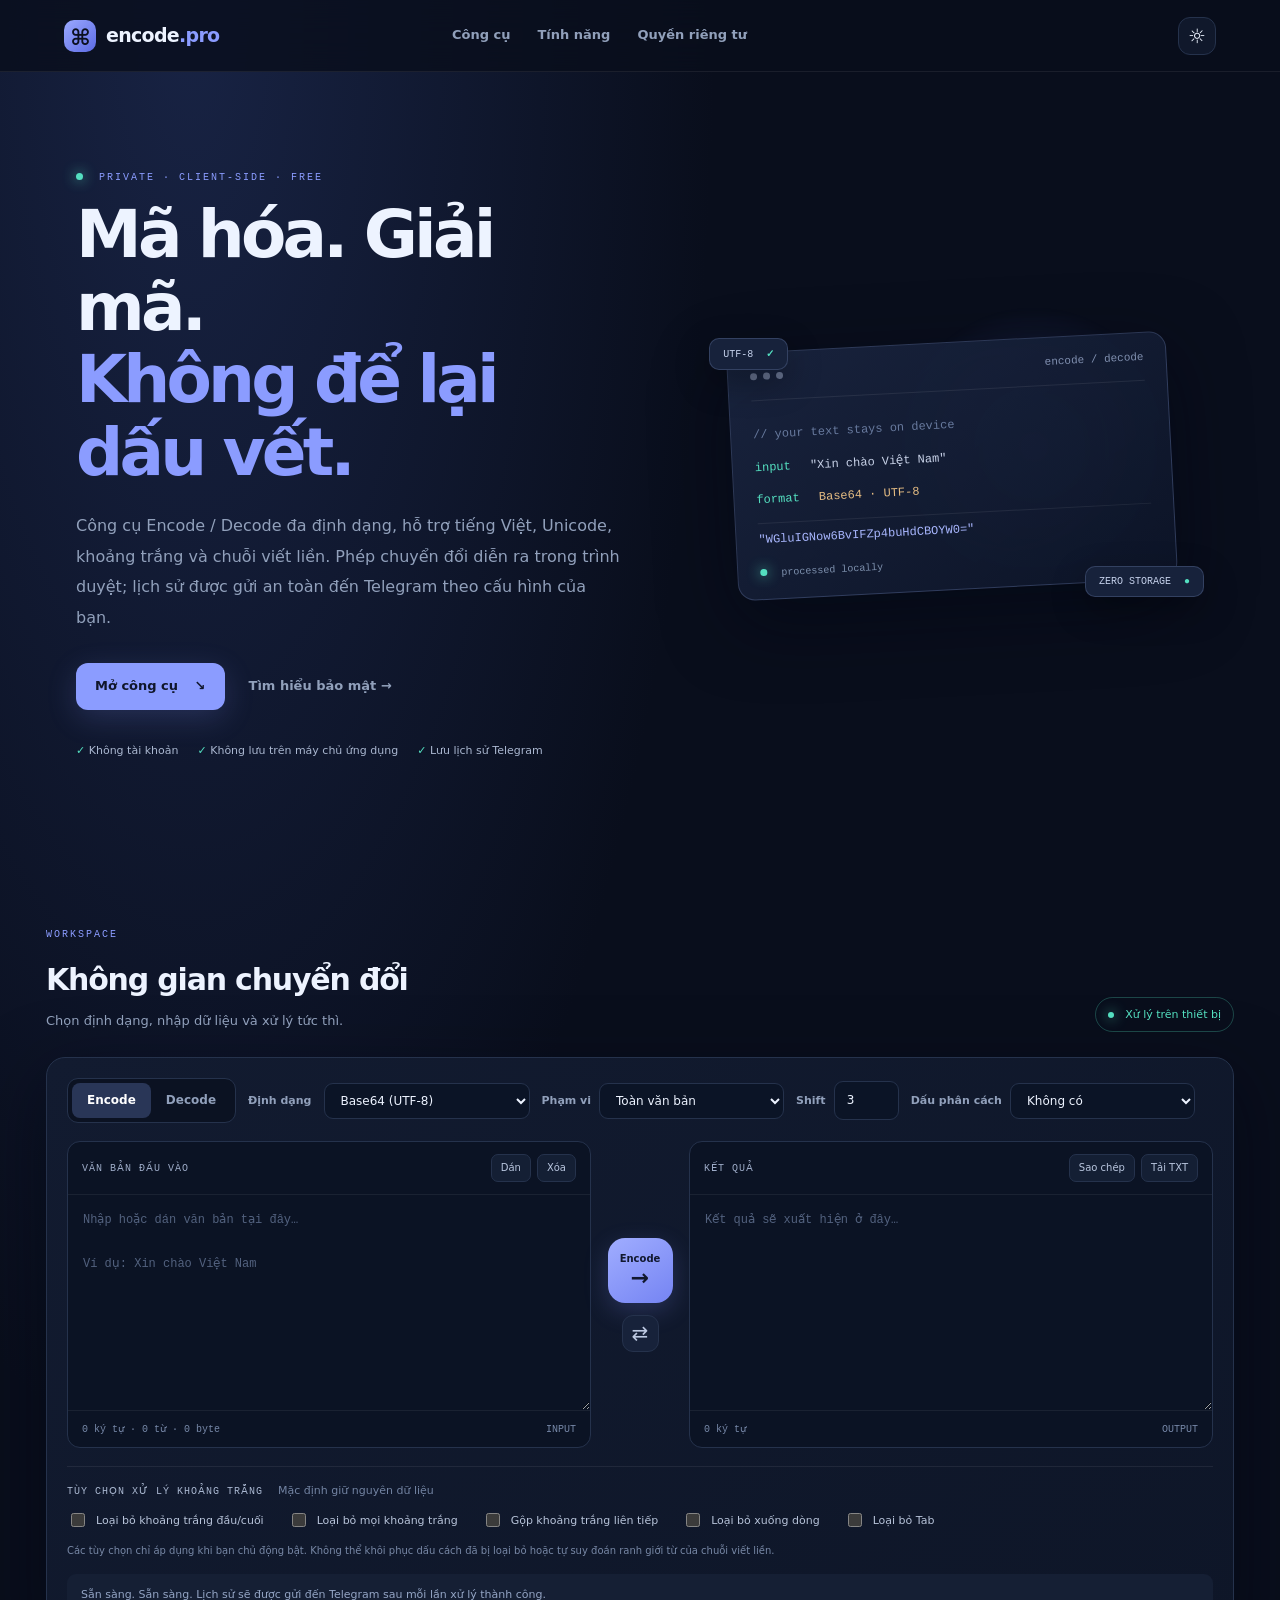
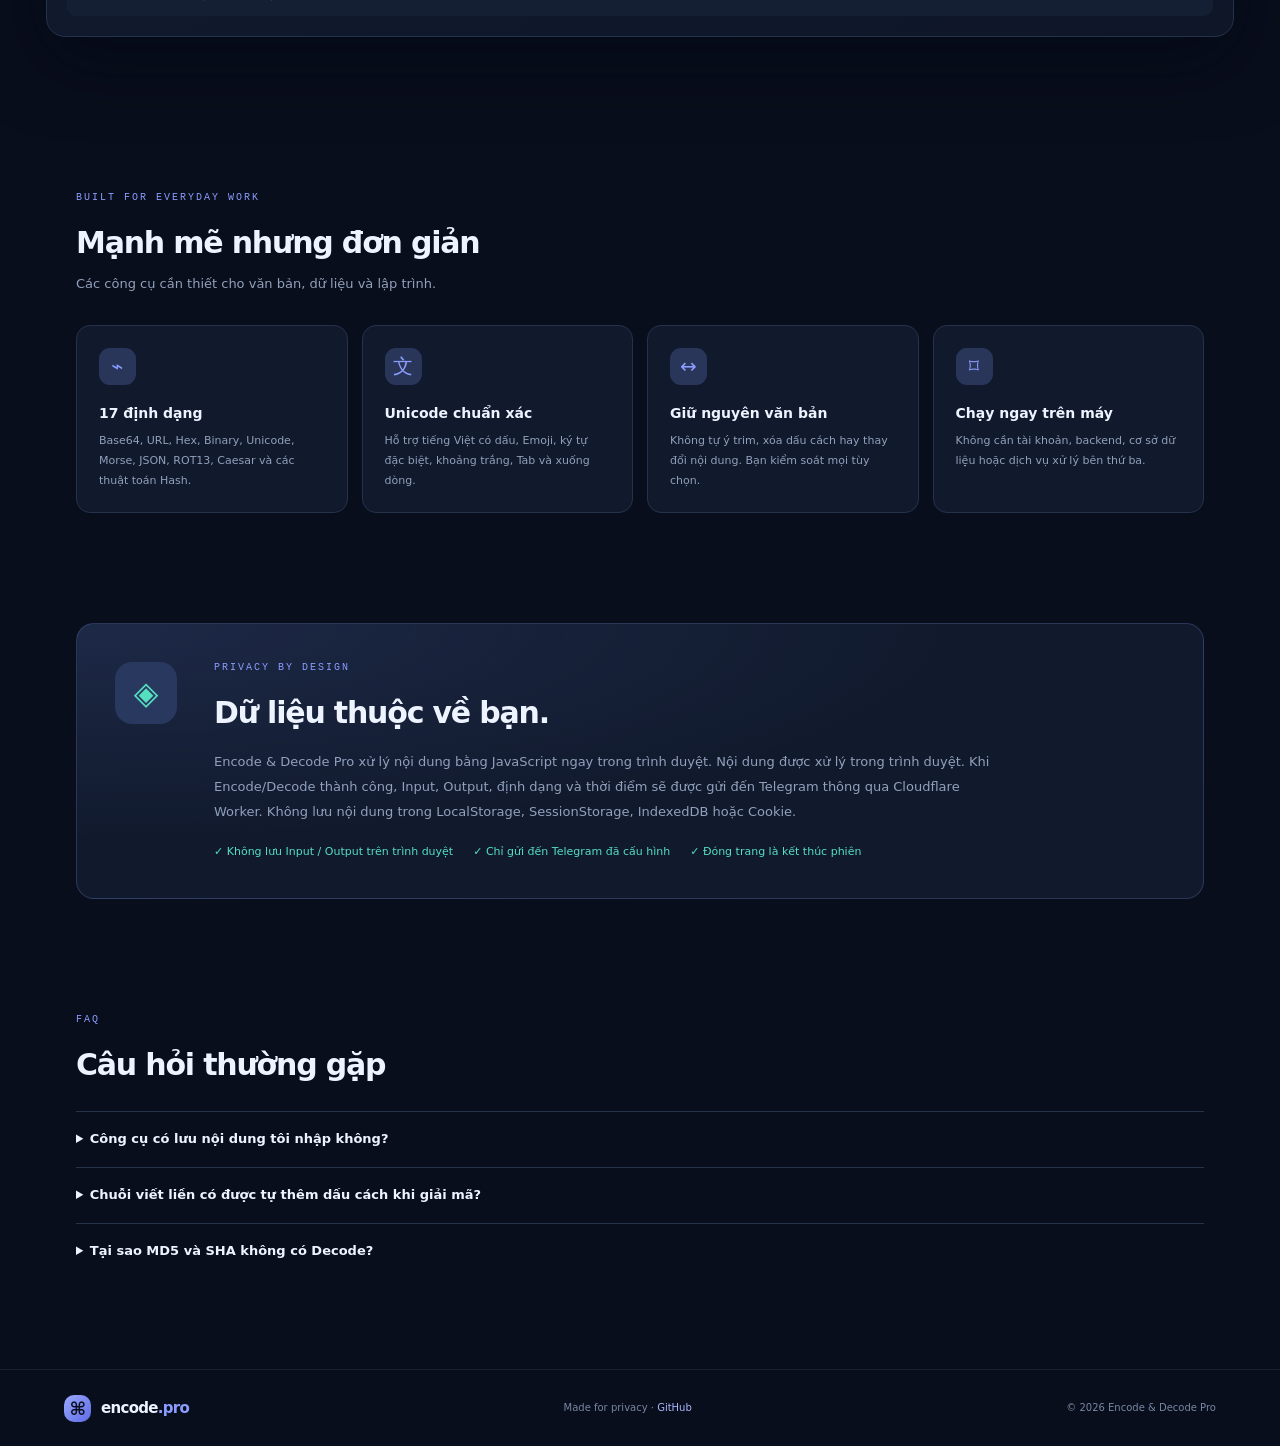
==== index.html @ d44aa057 "feat: disclose Telegram history integration" ====
<!doctype html>
<html lang="vi">
<head>
<meta charset="utf-8"><meta name="viewport" content="width=device-width,initial-scale=1,viewport-fit=cover">
<meta name="theme-color" content="#0b1020"><meta name="description" content="Encode & Decode Pro — công cụ mã hóa và giải mã văn bản đa định dạng, xử lý UTF-8 ngay trên thiết bị. Không lưu dữ liệu, không gửi nội dung lên máy chủ.">
<meta name="robots" content="index,follow"><meta property="og:type" content="website"><meta property="og:title" content="Encode & Decode Pro — Công cụ mã hóa & giải mã riêng tư"><meta property="og:description" content="Encode / Decode đa định dạng, hỗ trợ Unicode và xử lý trực tiếp trên thiết bị. Không lưu dữ liệu."><meta property="og:url" content="https://khahdihdz.github.io/encode/"><meta name="twitter:card" content="summary"><link rel="icon" href="favicon.svg" type="image/svg+xml">
<title>Encode & Decode Pro — Công cụ mã hóa & giải mã riêng tư</title>
<link rel="canonical" href="https://khahdihdz.github.io/encode/">
<link rel="stylesheet" href="styles.css">
</head>
<body>
<header class="topbar"><a class="brand" href="#top" aria-label="Encode Pro trang chủ"><span class="brand-mark">⌘</span><span>encode<span class="brand-accent">.pro</span></span></a><nav><a href="#tool">Công cụ</a><a href="#features">Tính năng</a><a href="#privacy">Quyền riêng tư</a></nav><button id="themeBtn" class="icon-btn" aria-label="Đổi giao diện" title="Đổi giao diện">☼</button></header>
<main id="top">
<section class="hero"><div class="hero-copy"><div class="eyebrow"><span class="pulse"></span> PRIVATE · CLIENT-SIDE · FREE</div><h1>Mã hóa. Giải mã.<br><span>Không để lại dấu vết.</span></h1><p>Công cụ Encode / Decode đa định dạng, hỗ trợ tiếng Việt, Unicode, khoảng trắng và chuỗi viết liền. Phép chuyển đổi diễn ra trong trình duyệt; lịch sử được gửi an toàn đến Telegram theo cấu hình của bạn.</p><div class="hero-actions"><a class="btn primary" href="#tool">Mở công cụ <span>↘</span></a><a class="text-link" href="#privacy">Tìm hiểu bảo mật →</a></div><div class="trust-row"><span>✓ Không tài khoản</span><span>✓ Không lưu trên máy chủ ứng dụng</span><span>✓ Lưu lịch sử Telegram</span></div></div><div class="hero-art" aria-hidden="true"><div class="orb orb-one"></div><div class="orb orb-two"></div><div class="code-window"><div class="window-head"><i></i><i></i><i></i><span>encode / decode</span></div><div class="code-line muted">// your text stays on device</div><div class="code-line"><b>input</b> <span>"Xin chào Việt Nam"</span></div><div class="code-line"><b>format</b> <em>Base64 · UTF-8</em></div><div class="code-line result">"WGluIGNow6BvIFZp4buHdCBOYW0="</div><div class="code-status"><span></span> processed locally</div></div><div class="float-chip chip-a">UTF-8 <b>✓</b></div><div class="float-chip chip-b">ZERO STORAGE <b>●</b></div></div></section>
<section class="tool-section" id="tool"><div class="section-heading"><div><div class="eyebrow">WORKSPACE</div><h2>Không gian chuyển đổi</h2><p>Chọn định dạng, nhập dữ liệu và xử lý tức thì.</p></div><span class="local-pill"><i></i> Xử lý trên thiết bị</span></div>
<div class="workspace">
<div class="toolbar"><div class="mode-switch" role="group" aria-label="Chế độ"><button id="encodeMode" class="mode active">Encode</button><button id="decodeMode" class="mode">Decode</button></div><label class="format-label" for="format">Định dạng</label><select id="format"><option value="base64">Base64 (UTF-8)</option><option value="base64url">Base64 URL Safe</option><option value="url">URL Encode</option><option value="html">HTML Entities</option><option value="unicode">Unicode Escape</option><option value="hex">Hexadecimal</option><option value="binary">Binary</option><option value="decimal">Decimal Unicode</option><option value="rot13">ROT13</option><option value="caesar">Caesar Cipher</option><option value="morse">Morse Code</option><option value="reverse">Reverse Text</option><option value="json">JSON Escape</option><option value="md5">MD5 (Hash một chiều)</option><option value="sha1">SHA-1 (Hash một chiều)</option><option value="sha256">SHA-256 (Hash một chiều)</option><option value="sha512">SHA-512 (Hash một chiều)</option></select><div class="param"><label for="batchMode">Phạm vi</label><select id="batchMode"><option value="all">Toàn văn bản</option><option value="line">Từng dòng</option></select></div><div class="param" id="caesarParam" hidden><label for="shift">Shift</label><input id="shift" type="number" min="-25" max="25" value="3"></div><div class="param" id="separatorParam" hidden><label for="separator">Dấu phân cách</label><select id="separator"><option value="">Không có</option><option value=" ">Khoảng trắng</option><option value="-">Gạch ngang</option></select></div></div>
<div class="panels"><article class="editor-card"><div class="editor-head"><label for="inputText">VĂN BẢN ĐẦU VÀO</label><div class="mini-actions"><button id="pasteBtn">Dán</button><button id="clearBtn">Xóa</button></div></div><textarea id="inputText" spellcheck="false" placeholder="Nhập hoặc dán văn bản tại đây…&#10;&#10;Ví dụ: Xin chào Việt Nam"></textarea><div class="editor-foot"><span id="inputStats">0 ký tự · 0 từ · 0 byte</span><span>INPUT</span></div></article><div class="middle-actions"><button id="convertBtn" class="convert-btn"><span id="convertLabel">Encode</span><b>→</b></button><button id="swapBtn" class="swap-btn" title="Đổi Input / Output">⇄</button></div><article class="editor-card output-card"><div class="editor-head"><label for="outputText">KẾT QUẢ</label><div class="mini-actions"><button id="copyBtn">Sao chép</button><button id="downloadBtn">Tải TXT</button></div></div><textarea id="outputText" spellcheck="false" placeholder="Kết quả sẽ xuất hiện ở đây…" readonly></textarea><div class="editor-foot"><span id="outputStats">0 ký tự</span><span id="resultState">OUTPUT</span></div></article></div>
<div class="options"><div class="options-title">TÙY CHỌN XỬ LÝ KHOẢNG TRẮNG <span>Mặc định giữ nguyên dữ liệu</span></div><div class="option-grid"><label><input type="checkbox" id="trimSpace"> <span>Loại bỏ khoảng trắng đầu/cuối</span></label><label><input type="checkbox" id="removeSpace"> <span>Loại bỏ mọi khoảng trắng</span></label><label><input type="checkbox" id="collapseSpace"> <span>Gộp khoảng trắng liên tiếp</span></label><label><input type="checkbox" id="removeNewlines"> <span>Loại bỏ xuống dòng</span></label><label><input type="checkbox" id="removeTabs"> <span>Loại bỏ Tab</span></label></div><p class="option-note">Các tùy chọn chỉ áp dụng khi bạn chủ động bật. Không thể khôi phục dấu cách đã bị loại bỏ hoặc tự suy đoán ranh giới từ của chuỗi viết liền.</p></div>
<div class="status" id="status" role="status" aria-live="polite">Sẵn sàng. Sẵn sàng. Lịch sử sẽ được gửi đến Telegram sau mỗi lần xử lý thành công.</div></div></section>
<section class="features-section" id="features"><div class="section-heading"><div><div class="eyebrow">BUILT FOR EVERYDAY WORK</div><h2>Mạnh mẽ nhưng đơn giản</h2><p>Các công cụ cần thiết cho văn bản, dữ liệu và lập trình.</p></div></div><div class="feature-grid"><article class="feature"><div class="feature-icon">⌁</div><h3>17 định dạng</h3><p>Base64, URL, Hex, Binary, Unicode, Morse, JSON, ROT13, Caesar và các thuật toán Hash.</p></article><article class="feature"><div class="feature-icon">文</div><h3>Unicode chuẩn xác</h3><p>Hỗ trợ tiếng Việt có dấu, Emoji, ký tự đặc biệt, khoảng trắng, Tab và xuống dòng.</p></article><article class="feature"><div class="feature-icon">↔</div><h3>Giữ nguyên văn bản</h3><p>Không tự ý trim, xóa dấu cách hay thay đổi nội dung. Bạn kiểm soát mọi tùy chọn.</p></article><article class="feature"><div class="feature-icon">⌑</div><h3>Chạy ngay trên máy</h3><p>Không cần tài khoản, backend, cơ sở dữ liệu hoặc dịch vụ xử lý bên thứ ba.</p></article></div></section>
<section class="privacy-section" id="privacy"><div class="privacy-card"><div class="privacy-symbol">◈</div><div><div class="eyebrow">PRIVACY BY DESIGN</div><h2>Dữ liệu thuộc về bạn.</h2><p>Encode & Decode Pro xử lý nội dung bằng JavaScript ngay trong trình duyệt. Nội dung được xử lý trong trình duyệt. Khi Encode/Decode thành công, Input, Output, định dạng và thời điểm sẽ được gửi đến Telegram thông qua Cloudflare Worker. Không lưu nội dung trong LocalStorage, SessionStorage, IndexedDB hoặc Cookie.</p><div class="privacy-points"><span>✓ Không lưu Input / Output trên trình duyệt</span><span>✓ Chỉ gửi đến Telegram đã cấu hình</span><span>✓ Đóng trang là kết thúc phiên</span></div></div></div></section>
<section class="faq-section"><div class="eyebrow">FAQ</div><h2>Câu hỏi thường gặp</h2><details><summary>Công cụ có lưu nội dung tôi nhập không?</summary><p>Không. Ứng dụng không ghi dữ liệu vào LocalStorage, SessionStorage, IndexedDB hay Cookie. Nội dung chỉ được giữ trong bộ nhớ trang khi bạn đang sử dụng.</p></details><details><summary>Chuỗi viết liền có được tự thêm dấu cách khi giải mã?</summary><p>Không. Công cụ bảo toàn chính xác dữ liệu. Nếu dấu cách đã bị xóa trước đó, không có cách đáng tin cậy để khôi phục vị trí ban đầu.</p></details><details><summary>Tại sao MD5 và SHA không có Decode?</summary><p>Đây là các hàm băm một chiều, không phải mã hóa có thể đảo ngược. Có thể tạo hash để đối chiếu, nhưng không thể giải mã hash về văn bản gốc.</p></details></section>
</main><footer><a class="brand" href="#top"><span class="brand-mark">⌘</span><span>encode<span class="brand-accent">.pro</span></span></a><span>Made for privacy · <a href="https://github.com/khahdihdz/encode" target="_blank" rel="noopener noreferrer">GitHub</a></span><span>© <span id="year"></span> Encode & Decode Pro</span></footer>
<script src="telegram-config.js"></script>
<script src="script.js"></script>
</body></html>
---- styles.css ----
:root{color-scheme:dark;--bg:#090e1c;--surface:#10182b;--surface2:#151f35;--line:#25324c;--text:#edf3ff;--muted:#91a0bb;--accent:#8b9cff;--accent2:#54dfc0;--shadow:0 22px 70px #02061180}*{box-sizing:border-box}html{scroll-behavior:smooth;scroll-padding-top:90px}body{margin:0;background:radial-gradient(ellipse at 15% 0%,#182344 0,transparent 34%),var(--bg);color:var(--text);font-family:Inter,ui-sans-serif,system-ui,-apple-system,"Segoe UI",sans-serif;line-height:1.6}a{color:inherit;text-decoration:none}button,input,select,textarea{font:inherit}.topbar{height:72px;padding:0 max(5vw,22px);display:flex;align-items:center;gap:34px;border-bottom:1px solid #ffffff12;background:#090e1ccc;backdrop-filter:blur(16px);position:sticky;top:0;z-index:20}.brand{display:flex;align-items:center;gap:10px;font-weight:800;font-size:19px;letter-spacing:-.7px}.brand-mark{display:grid;place-items:center;width:32px;height:32px;border-radius:10px;background:linear-gradient(135deg,#9ba9ff,#5c6be4);color:#0b1020;font-size:22px}.brand-accent{color:var(--accent)}nav{display:flex;gap:27px;margin:auto;color:var(--muted);font-size:13px;font-weight:700}nav a:hover,.text-link:hover{color:var(--text)}.icon-btn{margin-left:auto;width:38px;height:38px;border:1px solid var(--line);border-radius:12px;background:var(--surface);color:var(--text);cursor:pointer;font-size:20px}.hero{max-width:1180px;margin:0 auto;padding:100px 26px 105px;display:grid;grid-template-columns:1.05fr .95fr;align-items:center;gap:65px;min-height:570px}.eyebrow{font:500 10px ui-monospace,SFMono-Regular,Consolas,monospace;letter-spacing:2px;color:var(--accent);margin-bottom:16px}.pulse,.local-pill i,.code-status span{display:inline-block;width:7px;height:7px;border-radius:50%;background:var(--accent2);box-shadow:0 0 13px var(--accent2);margin-right:8px}.hero h1{font-size:clamp(42px,5.2vw,66px);letter-spacing:-3.8px;line-height:1.1;margin:0 0 22px;font-weight:800}.hero h1 span{color:var(--accent)}.hero-copy>p{max-width:550px;color:var(--muted);font-size:16px;line-height:1.9}.hero-actions{display:flex;align-items:center;gap:24px;margin-top:30px}.btn{padding:13px 19px;border-radius:12px;font-weight:800;font-size:13px}.primary{background:var(--accent);color:#10162b;box-shadow:0 8px 30px #8796ff30}.primary span{margin-left:12px}.text-link{font-size:13px;font-weight:700;color:var(--muted)}.trust-row{display:flex;gap:19px;flex-wrap:wrap;margin-top:32px;color:#aab7d0;font-size:11px}.trust-row span:first-letter{color:var(--accent2)}.hero-art{position:relative;min-height:340px;display:grid;place-items:center}.orb{position:absolute;border-radius:50%;filter:blur(2px)}.orb-one{width:290px;height:290px;background:radial-gradient(circle,#6376e34a,transparent 68%);right:5%;top:2%}.orb-two{width:200px;height:200px;border:1px solid #8293ff35;right:19%;top:16%}.code-window{position:relative;width:min(100%,440px);padding:0 22px 20px;border:1px solid #52628b70;border-radius:17px;background:linear-gradient(145deg,#1a2540ed,#0d1528f2);box-shadow:var(--shadow);transform:rotate(-3deg)}.window-head{height:48px;display:flex;align-items:center;gap:6px;border-bottom:1px solid #ffffff14;margin-bottom:18px}.window-head i{width:7px;height:7px;border-radius:50%;background:#65718d}.window-head span{margin-left:auto;font:11px ui-monospace,monospace;color:#8090b0}.code-line{font:12px ui-monospace,monospace;padding:9px 0;color:#c8d2e8}.code-line b{color:var(--accent2);font-weight:400;margin-right:12px}.code-line em{color:#e6bd83;font-style:normal}.code-line.muted{color:#687a9e}.code-line.result{color:#a9b7ff;border-top:1px solid #ffffff13;margin-top:7px;overflow-wrap:anywhere}.code-status{font:10px ui-monospace,monospace;color:#7e91ae;margin-top:12px}.float-chip{position:absolute;padding:9px 13px;border:1px solid #58699170;border-radius:10px;background:#17223b;color:#c5d1eb;font:10px ui-monospace,monospace;box-shadow:0 12px 35px #0005}.float-chip b{color:var(--accent2);margin-left:7px}.chip-a{top:42px;left:2%}.chip-b{bottom:39px;right:0}.tool-section,.features-section,.faq-section{max-width:1180px;margin:0 auto;padding:65px 26px}.tool-section{max-width:1240px}.section-heading{display:flex;justify-content:space-between;align-items:end;gap:20px;margin-bottom:25px}.section-heading h2,.privacy-card h2,.faq-section h2{font-size:30px;letter-spacing:-1.2px;margin:0 0 7px}.section-heading p{margin:0;color:var(--muted);font-size:13px}.local-pill{font-size:11px;color:var(--accent2);border:1px solid #54dfc044;padding:8px 12px;border-radius:30px;white-space:nowrap}.local-pill i{width:6px;height:6px}.workspace{padding:20px;border:1px solid var(--line);border-radius:19px;background:linear-gradient(145deg,#121b30,#0e1628);box-shadow:var(--shadow)}.toolbar{display:flex;align-items:center;gap:12px;flex-wrap:wrap;margin-bottom:18px}.mode-switch{display:flex;padding:4px;border:1px solid var(--line);border-radius:11px;background:#0b1222}.mode{border:0;background:transparent;color:var(--muted);padding:8px 15px;border-radius:8px;cursor:pointer;font-weight:800;font-size:12px}.mode.active{background:#293657;color:white}.format-label,.param label{font-size:11px;color:var(--muted);font-weight:700}.toolbar select,.param input{border:1px solid var(--line);background:#0b1426;color:var(--text);border-radius:9px;padding:9px 12px;font-size:12px;outline:none}.toolbar select{min-width:185px}.param{display:flex;align-items:center;gap:8px}.param input{width:65px}.panels{display:grid;grid-template-columns:1fr 74px 1fr;gap:12px;align-items:stretch}.editor-card{min-width:0;border:1px solid var(--line);border-radius:13px;background:#0b1324;overflow:hidden}.editor-head,.editor-foot{display:flex;justify-content:space-between;align-items:center;padding:12px 14px}.editor-head{border-bottom:1px solid #ffffff10}.editor-head>label{font:500 10px ui-monospace,monospace;letter-spacing:1px;color:#9eacc8}.mini-actions{display:flex;gap:6px}.mini-actions button{border:1px solid var(--line);background:#141f34;color:#b9c6df;border-radius:7px;padding:5px 9px;font-size:10px;cursor:pointer}.mini-actions button:hover{border-color:var(--accent)}textarea{display:block;width:100%;height:215px;resize:vertical;border:0;outline:0;background:transparent;color:var(--text);padding:15px;font:12px/1.8 ui-monospace,SFMono-Regular,Consolas,monospace;white-space:pre-wrap;overflow-wrap:anywhere;tab-size:4}textarea::placeholder{color:#52617e}.editor-foot{border-top:1px solid #ffffff10;color:#7788a8;font:10px ui-monospace,monospace}.middle-actions{display:flex;flex-direction:column;justify-content:center;align-items:center;gap:12px}.convert-btn{width:65px;height:65px;border:0;border-radius:17px;background:linear-gradient(145deg,#a0adff,#7584f3);color:#11182f;display:flex;flex-direction:column;align-items:center;justify-content:center;gap:0;cursor:pointer;box-shadow:0 8px 25px #8090ff35}.convert-btn:disabled{opacity:.6;cursor:wait}.convert-btn span{font-size:10px;font-weight:800}.convert-btn b{font-size:22px;line-height:1}.swap-btn{width:37px;height:37px;border:1px solid var(--line);border-radius:11px;background:#17223a;color:#bdc9e2;font-size:20px;cursor:pointer}.options{border-top:1px solid #ffffff12;margin-top:18px;padding-top:17px}.options-title{font:500 10px ui-monospace,monospace;letter-spacing:1px;color:#aab8d1}.options-title span{font:11px system-ui;letter-spacing:0;color:#7384a3;margin-left:8px}.option-grid{display:flex;gap:12px 24px;flex-wrap:wrap;margin:13px 0}.option-grid label{display:flex;gap:8px;align-items:center;font-size:11px;color:#b7c3d9;cursor:pointer}.option-grid input{accent-color:var(--accent);width:14px;height:14px}.option-note{font-size:10px;color:#7888a6;margin:8px 0 0}.status{padding:12px 14px;margin-top:15px;border-radius:9px;background:#151f34;color:#94a5c5;font-size:11px}.status.error{background:#3a1d2a;color:#ffb6c3}.status.success{color:var(--accent2)}.feature-grid{display:grid;grid-template-columns:repeat(4,1fr);gap:14px;margin-top:30px}.feature{padding:22px;border:1px solid var(--line);border-radius:14px;background:#111a2d}.feature-icon{width:37px;height:37px;display:grid;place-items:center;border-radius:11px;background:#29365a;color:var(--accent);font-size:20px}.feature h3{font-size:14px;margin:17px 0 7px}.feature p{font-size:11px;line-height:1.8;color:var(--muted);margin:0}.features-section{padding-top:90px}.privacy-section{max-width:1180px;margin:0 auto;padding:45px 26px 75px}.privacy-card{display:grid;grid-template-columns:75px 1fr;gap:24px;padding:38px;border:1px solid #4a5b8b70;border-radius:18px;background:radial-gradient(ellipse at 0% 0%,#34477b55,transparent 55%),#111a2d}.privacy-symbol{width:62px;height:62px;border-radius:17px;background:#29385f;display:grid;place-items:center;font-size:32px;color:var(--accent2)}.privacy-card h2{margin-bottom:10px}.privacy-card p{max-width:790px;color:var(--muted);font-size:13px;line-height:1.9}.privacy-points{display:flex;gap:20px;flex-wrap:wrap;margin-top:18px;color:var(--accent2);font-size:11px}.faq-section{padding-top:40px;padding-bottom:90px}.faq-section h2{margin-bottom:22px}.faq-section details{border-top:1px solid var(--line);padding:17px 0}.faq-section summary{cursor:pointer;font-size:13px;font-weight:700}.faq-section details p{color:var(--muted);font-size:12px;line-height:1.8;max-width:800px}footer{border-top:1px solid #ffffff14;padding:25px max(5vw,22px);display:flex;align-items:center;justify-content:space-between;gap:20px;color:#7787a4;font-size:10px}footer .brand{color:var(--text);font-size:15px}footer .brand-mark{width:27px;height:27px;font-size:18px}footer a:not(.brand){color:#a9b7ff}body.light{color-scheme:light;--bg:#f3f6fc;--surface:#fff;--surface2:#edf1fa;--line:#dce3f0;--text:#17213a;--muted:#62708b;--shadow:0 18px 55px #31436b18;background:radial-gradient(ellipse at 15% 0%,#dce4ff 0,transparent 38%),var(--bg)}body.light .topbar{background:#f7f9ffdf;border-color:#dce3f0}body.light .workspace,body.light .feature,body.light .privacy-card{background:#fff}body.light .editor-card,body.light .toolbar select,body.light .param input,body.light .status{background:#f6f8fd;color:var(--text)}body.light textarea{color:#17213a}body.light .mode-switch,body.light .swap-btn,body.light .mini-actions button{background:#eef2fb;color:#42516e}body.light .code-window{background:#e9edfb;color:#17213a}body.light .window-head,body.light .code-line.result{border-color:#d5ddef}body.light .code-line{color:#43516e}body.light .code-line.muted,body.light .code-status{color:#71809e}body.light .float-chip{background:#fff;color:#34415e;border-color:#dce3f0}body.light .editor-head,body.light .editor-foot{border-color:#e1e7f1}body.light .editor-head>label{color:#52617e}body.light .option-grid label{color:#52617e}body.light .faq-section details{border-color:var(--line)}
@media(max-width:850px){.hero{gap:25px;padding-top:75px}.hero h1{font-size:49px}.feature-grid{grid-template-columns:repeat(2,1fr)}.panels{grid-template-columns:1fr 55px 1fr}.workspace{padding:14px}.toolbar{gap:8px}.format-label{display:none}}@media(max-width:620px){.topbar{height:62px;gap:12px}nav{gap:13px;font-size:10px}.brand{font-size:16px}.brand-mark{width:29px;height:29px}.hero{display:block;padding:66px 22px 45px;min-height:auto}.hero h1{font-size:46px;letter-spacing:-2.8px}.hero-copy>p{font-size:14px}.hero-art{min-height:270px;margin-top:28px}.code-window{width:90%}.chip-a{left:0}.chip-b{right:0}.tool-section,.features-section,.faq-section{padding:48px 15px}.section-heading{align-items:start;flex-direction:column}.section-heading h2,.privacy-card h2,.faq-section h2{font-size:25px}.workspace{padding:11px;border-radius:14px}.toolbar select{flex:1;min-width:145px}.panels{grid-template-columns:1fr;gap:9px}.middle-actions{flex-direction:row;grid-row:2}.convert-btn{width:100%;height:42px;flex-direction:row;border-radius:10px}.swap-btn{height:42px;width:45px}.editor-card textarea{height:170px}.option-grid{display:grid;grid-template-columns:1fr 1fr;gap:12px}.option-grid label{font-size:10px}.options-title span{display:block;margin:5px 0 0}.feature-grid{gap:9px}.feature{padding:16px}.feature h3{font-size:13px}.feature p{font-size:10px}.privacy-section{padding:20px 15px 55px}.privacy-card{grid-template-columns:1fr;padding:23px;gap:15px}.privacy-points{display:grid;gap:9px}footer{flex-wrap:wrap;justify-content:center;text-align:center;gap:13px}footer .brand{width:100%;justify-content:center}}@media(prefers-reduced-motion:reduce){html{scroll-behavior:auto}*{animation:none!important;transition:none!important}}
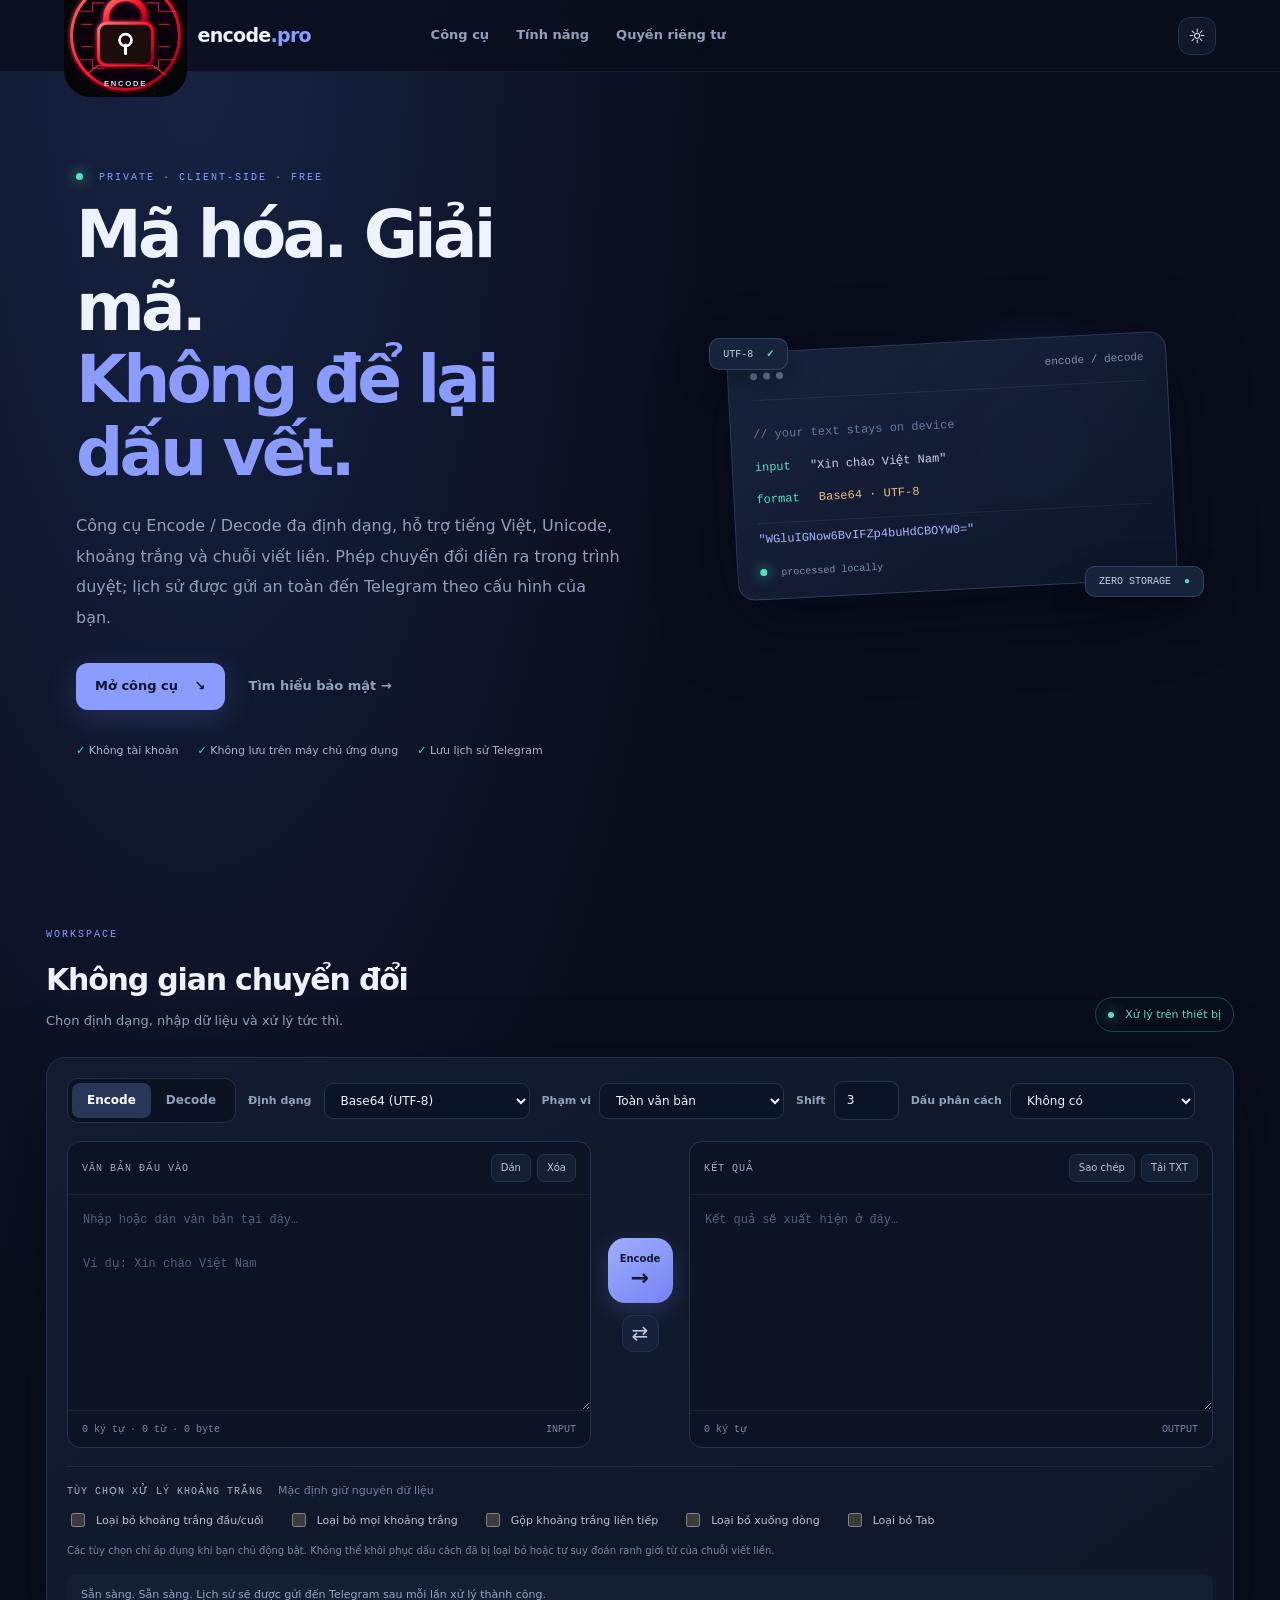
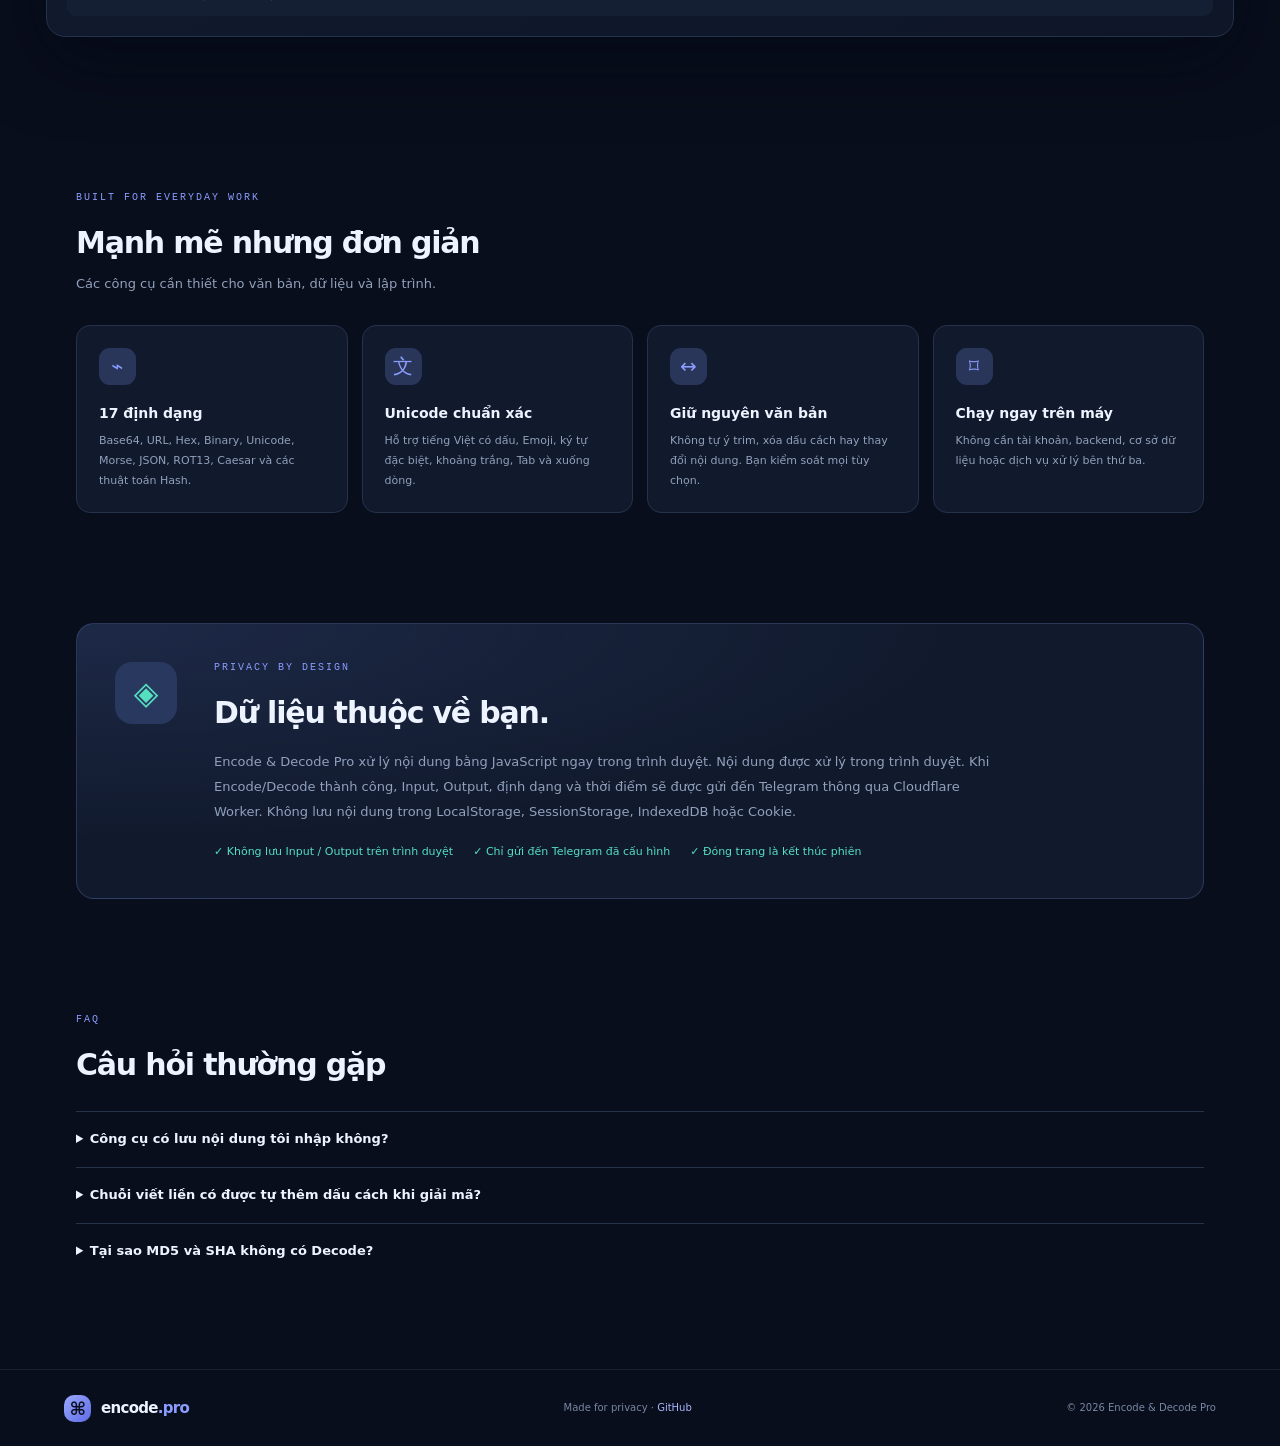
==== commit 8f86d0d1: "Integrate Encode logo and social preview metadata" ====
--- a/index.html
+++ b/index.html
@@ -2,14 +2,14 @@
 <html lang="vi">
 <head>
 <meta charset="utf-8"><meta name="viewport" content="width=device-width,initial-scale=1,viewport-fit=cover">
-<meta name="theme-color" content="#0b1020"><meta name="description" content="Encode & Decode Pro — công cụ mã hóa và giải mã văn bản đa định dạng, xử lý UTF-8 ngay trên thiết bị. Không lưu dữ liệu, không gửi nội dung lên máy chủ.">
-<meta name="robots" content="index,follow"><meta property="og:type" content="website"><meta property="og:title" content="Encode & Decode Pro — Công cụ mã hóa & giải mã riêng tư"><meta property="og:description" content="Encode / Decode đa định dạng, hỗ trợ Unicode và xử lý trực tiếp trên thiết bị. Không lưu dữ liệu."><meta property="og:url" content="https://khahdihdz.github.io/encode/"><meta name="twitter:card" content="summary"><link rel="icon" href="favicon.svg" type="image/svg+xml">
+<meta name="theme-color" content="#0b1020"><meta name="description" content="Encode & Decode Pro — công cụ mã hóa và giải mã văn bản đa định dạng, xử lý UTF-8 trên thiết bị và tự động lưu lịch sử đến Telegram.">
+<meta name="robots" content="index,follow"><meta name="application-name" content="Encode & Decode Pro"><meta property="og:image" content="https://khahdihdz.github.io/encode/social-preview.svg"><meta property="og:image:width" content="1200"><meta property="og:image:height" content="630"><meta property="og:image:type" content="image/svg+xml"><meta name="twitter:image" content="https://khahdihdz.github.io/encode/social-preview.svg"><meta property="og:type" content="website"><meta property="og:title" content="Encode & Decode Pro — Công cụ mã hóa & giải mã riêng tư"><meta property="og:description" content="Encode / Decode đa định dạng, hỗ trợ Unicode, tự động gửi lịch sử xử lý đến Telegram."><meta property="og:url" content="https://khahdihdz.github.io/encode/"><meta name="twitter:card" content="summary"><link rel="icon" href="favicon.svg" type="image/svg+xml">
 <title>Encode & Decode Pro — Công cụ mã hóa & giải mã riêng tư</title>
 <link rel="canonical" href="https://khahdihdz.github.io/encode/">
 <link rel="stylesheet" href="styles.css">
 </head>
 <body>
-<header class="topbar"><a class="brand" href="#top" aria-label="Encode Pro trang chủ"><span class="brand-mark">⌘</span><span>encode<span class="brand-accent">.pro</span></span></a><nav><a href="#tool">Công cụ</a><a href="#features">Tính năng</a><a href="#privacy">Quyền riêng tư</a></nav><button id="themeBtn" class="icon-btn" aria-label="Đổi giao diện" title="Đổi giao diện">☼</button></header>
+<header class="topbar"><a class="brand" href="#top" aria-label="Encode Pro trang chủ"><img class="brand-logo" src="logo.svg" alt=""><span>encode<span class="brand-accent">.pro</span></span></a><nav><a href="#tool">Công cụ</a><a href="#features">Tính năng</a><a href="#privacy">Quyền riêng tư</a></nav><button id="themeBtn" class="icon-btn" aria-label="Đổi giao diện" title="Đổi giao diện">☼</button></header>
 <main id="top">
 <section class="hero"><div class="hero-copy"><div class="eyebrow"><span class="pulse"></span> PRIVATE · CLIENT-SIDE · FREE</div><h1>Mã hóa. Giải mã.<br><span>Không để lại dấu vết.</span></h1><p>Công cụ Encode / Decode đa định dạng, hỗ trợ tiếng Việt, Unicode, khoảng trắng và chuỗi viết liền. Phép chuyển đổi diễn ra trong trình duyệt; lịch sử được gửi an toàn đến Telegram theo cấu hình của bạn.</p><div class="hero-actions"><a class="btn primary" href="#tool">Mở công cụ <span>↘</span></a><a class="text-link" href="#privacy">Tìm hiểu bảo mật →</a></div><div class="trust-row"><span>✓ Không tài khoản</span><span>✓ Không lưu trên máy chủ ứng dụng</span><span>✓ Lưu lịch sử Telegram</span></div></div><div class="hero-art" aria-hidden="true"><div class="orb orb-one"></div><div class="orb orb-two"></div><div class="code-window"><div class="window-head"><i></i><i></i><i></i><span>encode / decode</span></div><div class="code-line muted">// your text stays on device</div><div class="code-line"><b>input</b> <span>"Xin chào Việt Nam"</span></div><div class="code-line"><b>format</b> <em>Base64 · UTF-8</em></div><div class="code-line result">"WGluIGNow6BvIFZp4buHdCBOYW0="</div><div class="code-status"><span></span> processed locally</div></div><div class="float-chip chip-a">UTF-8 <b>✓</b></div><div class="float-chip chip-b">ZERO STORAGE <b>●</b></div></div></section>
 <section class="tool-section" id="tool"><div class="section-heading"><div><div class="eyebrow">WORKSPACE</div><h2>Không gian chuyển đổi</h2><p>Chọn định dạng, nhập dữ liệu và xử lý tức thì.</p></div><span class="local-pill"><i></i> Xử lý trên thiết bị</span></div>
@@ -20,7 +20,7 @@
 <div class="status" id="status" role="status" aria-live="polite">Sẵn sàng. Sẵn sàng. Lịch sử sẽ được gửi đến Telegram sau mỗi lần xử lý thành công.</div></div></section>
 <section class="features-section" id="features"><div class="section-heading"><div><div class="eyebrow">BUILT FOR EVERYDAY WORK</div><h2>Mạnh mẽ nhưng đơn giản</h2><p>Các công cụ cần thiết cho văn bản, dữ liệu và lập trình.</p></div></div><div class="feature-grid"><article class="feature"><div class="feature-icon">⌁</div><h3>17 định dạng</h3><p>Base64, URL, Hex, Binary, Unicode, Morse, JSON, ROT13, Caesar và các thuật toán Hash.</p></article><article class="feature"><div class="feature-icon">文</div><h3>Unicode chuẩn xác</h3><p>Hỗ trợ tiếng Việt có dấu, Emoji, ký tự đặc biệt, khoảng trắng, Tab và xuống dòng.</p></article><article class="feature"><div class="feature-icon">↔</div><h3>Giữ nguyên văn bản</h3><p>Không tự ý trim, xóa dấu cách hay thay đổi nội dung. Bạn kiểm soát mọi tùy chọn.</p></article><article class="feature"><div class="feature-icon">⌑</div><h3>Chạy ngay trên máy</h3><p>Không cần tài khoản, backend, cơ sở dữ liệu hoặc dịch vụ xử lý bên thứ ba.</p></article></div></section>
 <section class="privacy-section" id="privacy"><div class="privacy-card"><div class="privacy-symbol">◈</div><div><div class="eyebrow">PRIVACY BY DESIGN</div><h2>Dữ liệu thuộc về bạn.</h2><p>Encode & Decode Pro xử lý nội dung bằng JavaScript ngay trong trình duyệt. Nội dung được xử lý trong trình duyệt. Khi Encode/Decode thành công, Input, Output, định dạng và thời điểm sẽ được gửi đến Telegram thông qua Cloudflare Worker. Không lưu nội dung trong LocalStorage, SessionStorage, IndexedDB hoặc Cookie.</p><div class="privacy-points"><span>✓ Không lưu Input / Output trên trình duyệt</span><span>✓ Chỉ gửi đến Telegram đã cấu hình</span><span>✓ Đóng trang là kết thúc phiên</span></div></div></div></section>
-<section class="faq-section"><div class="eyebrow">FAQ</div><h2>Câu hỏi thường gặp</h2><details><summary>Công cụ có lưu nội dung tôi nhập không?</summary><p>Không. Ứng dụng không ghi dữ liệu vào LocalStorage, SessionStorage, IndexedDB hay Cookie. Nội dung chỉ được giữ trong bộ nhớ trang khi bạn đang sử dụng.</p></details><details><summary>Chuỗi viết liền có được tự thêm dấu cách khi giải mã?</summary><p>Không. Công cụ bảo toàn chính xác dữ liệu. Nếu dấu cách đã bị xóa trước đó, không có cách đáng tin cậy để khôi phục vị trí ban đầu.</p></details><details><summary>Tại sao MD5 và SHA không có Decode?</summary><p>Đây là các hàm băm một chiều, không phải mã hóa có thể đảo ngược. Có thể tạo hash để đối chiếu, nhưng không thể giải mã hash về văn bản gốc.</p></details></section>
+<section class="faq-section"><div class="eyebrow">FAQ</div><h2>Câu hỏi thường gặp</h2><details><summary>Công cụ có lưu nội dung tôi nhập không?</summary><p>Có. Sau mỗi lần Encode / Decode thành công, Input và Output cùng định dạng, chế độ và thời điểm sẽ được gửi đến Telegram đã cấu hình. Nội dung không được lưu trong bộ nhớ lưu trữ của trình duyệt.</p></details><details><summary>Chuỗi viết liền có được tự thêm dấu cách khi giải mã?</summary><p>Không. Công cụ bảo toàn chính xác dữ liệu. Nếu dấu cách đã bị xóa trước đó, không có cách đáng tin cậy để khôi phục vị trí ban đầu.</p></details><details><summary>Tại sao MD5 và SHA không có Decode?</summary><p>Đây là các hàm băm một chiều, không phải mã hóa có thể đảo ngược. Có thể tạo hash để đối chiếu, nhưng không thể giải mã hash về văn bản gốc.</p></details></section>
 </main><footer><a class="brand" href="#top"><span class="brand-mark">⌘</span><span>encode<span class="brand-accent">.pro</span></span></a><span>Made for privacy · <a href="https://github.com/khahdihdz/encode" target="_blank" rel="noopener noreferrer">GitHub</a></span><span>© <span id="year"></span> Encode & Decode Pro</span></footer>
 <script src="telegram-config.js"></script>
 <script src="script.js"></script>
--- a/styles.css
+++ b/styles.css
@@ -1,2 +1,4 @@
 :root{color-scheme:dark;--bg:#090e1c;--surface:#10182b;--surface2:#151f35;--line:#25324c;--text:#edf3ff;--muted:#91a0bb;--accent:#8b9cff;--accent2:#54dfc0;--shadow:0 22px 70px #02061180}*{box-sizing:border-box}html{scroll-behavior:smooth;scroll-padding-top:90px}body{margin:0;background:radial-gradient(ellipse at 15% 0%,#182344 0,transparent 34%),var(--bg);color:var(--text);font-family:Inter,ui-sans-serif,system-ui,-apple-system,"Segoe UI",sans-serif;line-height:1.6}a{color:inherit;text-decoration:none}button,input,select,textarea{font:inherit}.topbar{height:72px;padding:0 max(5vw,22px);display:flex;align-items:center;gap:34px;border-bottom:1px solid #ffffff12;background:#090e1ccc;backdrop-filter:blur(16px);position:sticky;top:0;z-index:20}.brand{display:flex;align-items:center;gap:10px;font-weight:800;font-size:19px;letter-spacing:-.7px}.brand-mark{display:grid;place-items:center;width:32px;height:32px;border-radius:10px;background:linear-gradient(135deg,#9ba9ff,#5c6be4);color:#0b1020;font-size:22px}.brand-accent{color:var(--accent)}nav{display:flex;gap:27px;margin:auto;color:var(--muted);font-size:13px;font-weight:700}nav a:hover,.text-link:hover{color:var(--text)}.icon-btn{margin-left:auto;width:38px;height:38px;border:1px solid var(--line);border-radius:12px;background:var(--surface);color:var(--text);cursor:pointer;font-size:20px}.hero{max-width:1180px;margin:0 auto;padding:100px 26px 105px;display:grid;grid-template-columns:1.05fr .95fr;align-items:center;gap:65px;min-height:570px}.eyebrow{font:500 10px ui-monospace,SFMono-Regular,Consolas,monospace;letter-spacing:2px;color:var(--accent);margin-bottom:16px}.pulse,.local-pill i,.code-status span{display:inline-block;width:7px;height:7px;border-radius:50%;background:var(--accent2);box-shadow:0 0 13px var(--accent2);margin-right:8px}.hero h1{font-size:clamp(42px,5.2vw,66px);letter-spacing:-3.8px;line-height:1.1;margin:0 0 22px;font-weight:800}.hero h1 span{color:var(--accent)}.hero-copy>p{max-width:550px;color:var(--muted);font-size:16px;line-height:1.9}.hero-actions{display:flex;align-items:center;gap:24px;margin-top:30px}.btn{padding:13px 19px;border-radius:12px;font-weight:800;font-size:13px}.primary{background:var(--accent);color:#10162b;box-shadow:0 8px 30px #8796ff30}.primary span{margin-left:12px}.text-link{font-size:13px;font-weight:700;color:var(--muted)}.trust-row{display:flex;gap:19px;flex-wrap:wrap;margin-top:32px;color:#aab7d0;font-size:11px}.trust-row span:first-letter{color:var(--accent2)}.hero-art{position:relative;min-height:340px;display:grid;place-items:center}.orb{position:absolute;border-radius:50%;filter:blur(2px)}.orb-one{width:290px;height:290px;background:radial-gradient(circle,#6376e34a,transparent 68%);right:5%;top:2%}.orb-two{width:200px;height:200px;border:1px solid #8293ff35;right:19%;top:16%}.code-window{position:relative;width:min(100%,440px);padding:0 22px 20px;border:1px solid #52628b70;border-radius:17px;background:linear-gradient(145deg,#1a2540ed,#0d1528f2);box-shadow:var(--shadow);transform:rotate(-3deg)}.window-head{height:48px;display:flex;align-items:center;gap:6px;border-bottom:1px solid #ffffff14;margin-bottom:18px}.window-head i{width:7px;height:7px;border-radius:50%;background:#65718d}.window-head span{margin-left:auto;font:11px ui-monospace,monospace;color:#8090b0}.code-line{font:12px ui-monospace,monospace;padding:9px 0;color:#c8d2e8}.code-line b{color:var(--accent2);font-weight:400;margin-right:12px}.code-line em{color:#e6bd83;font-style:normal}.code-line.muted{color:#687a9e}.code-line.result{color:#a9b7ff;border-top:1px solid #ffffff13;margin-top:7px;overflow-wrap:anywhere}.code-status{font:10px ui-monospace,monospace;color:#7e91ae;margin-top:12px}.float-chip{position:absolute;padding:9px 13px;border:1px solid #58699170;border-radius:10px;background:#17223b;color:#c5d1eb;font:10px ui-monospace,monospace;box-shadow:0 12px 35px #0005}.float-chip b{color:var(--accent2);margin-left:7px}.chip-a{top:42px;left:2%}.chip-b{bottom:39px;right:0}.tool-section,.features-section,.faq-section{max-width:1180px;margin:0 auto;padding:65px 26px}.tool-section{max-width:1240px}.section-heading{display:flex;justify-content:space-between;align-items:end;gap:20px;margin-bottom:25px}.section-heading h2,.privacy-card h2,.faq-section h2{font-size:30px;letter-spacing:-1.2px;margin:0 0 7px}.section-heading p{margin:0;color:var(--muted);font-size:13px}.local-pill{font-size:11px;color:var(--accent2);border:1px solid #54dfc044;padding:8px 12px;border-radius:30px;white-space:nowrap}.local-pill i{width:6px;height:6px}.workspace{padding:20px;border:1px solid var(--line);border-radius:19px;background:linear-gradient(145deg,#121b30,#0e1628);box-shadow:var(--shadow)}.toolbar{display:flex;align-items:center;gap:12px;flex-wrap:wrap;margin-bottom:18px}.mode-switch{display:flex;padding:4px;border:1px solid var(--line);border-radius:11px;background:#0b1222}.mode{border:0;background:transparent;color:var(--muted);padding:8px 15px;border-radius:8px;cursor:pointer;font-weight:800;font-size:12px}.mode.active{background:#293657;color:white}.format-label,.param label{font-size:11px;color:var(--muted);font-weight:700}.toolbar select,.param input{border:1px solid var(--line);background:#0b1426;color:var(--text);border-radius:9px;padding:9px 12px;font-size:12px;outline:none}.toolbar select{min-width:185px}.param{display:flex;align-items:center;gap:8px}.param input{width:65px}.panels{display:grid;grid-template-columns:1fr 74px 1fr;gap:12px;align-items:stretch}.editor-card{min-width:0;border:1px solid var(--line);border-radius:13px;background:#0b1324;overflow:hidden}.editor-head,.editor-foot{display:flex;justify-content:space-between;align-items:center;padding:12px 14px}.editor-head{border-bottom:1px solid #ffffff10}.editor-head>label{font:500 10px ui-monospace,monospace;letter-spacing:1px;color:#9eacc8}.mini-actions{display:flex;gap:6px}.mini-actions button{border:1px solid var(--line);background:#141f34;color:#b9c6df;border-radius:7px;padding:5px 9px;font-size:10px;cursor:pointer}.mini-actions button:hover{border-color:var(--accent)}textarea{display:block;width:100%;height:215px;resize:vertical;border:0;outline:0;background:transparent;color:var(--text);padding:15px;font:12px/1.8 ui-monospace,SFMono-Regular,Consolas,monospace;white-space:pre-wrap;overflow-wrap:anywhere;tab-size:4}textarea::placeholder{color:#52617e}.editor-foot{border-top:1px solid #ffffff10;color:#7788a8;font:10px ui-monospace,monospace}.middle-actions{display:flex;flex-direction:column;justify-content:center;align-items:center;gap:12px}.convert-btn{width:65px;height:65px;border:0;border-radius:17px;background:linear-gradient(145deg,#a0adff,#7584f3);color:#11182f;display:flex;flex-direction:column;align-items:center;justify-content:center;gap:0;cursor:pointer;box-shadow:0 8px 25px #8090ff35}.convert-btn:disabled{opacity:.6;cursor:wait}.convert-btn span{font-size:10px;font-weight:800}.convert-btn b{font-size:22px;line-height:1}.swap-btn{width:37px;height:37px;border:1px solid var(--line);border-radius:11px;background:#17223a;color:#bdc9e2;font-size:20px;cursor:pointer}.options{border-top:1px solid #ffffff12;margin-top:18px;padding-top:17px}.options-title{font:500 10px ui-monospace,monospace;letter-spacing:1px;color:#aab8d1}.options-title span{font:11px system-ui;letter-spacing:0;color:#7384a3;margin-left:8px}.option-grid{display:flex;gap:12px 24px;flex-wrap:wrap;margin:13px 0}.option-grid label{display:flex;gap:8px;align-items:center;font-size:11px;color:#b7c3d9;cursor:pointer}.option-grid input{accent-color:var(--accent);width:14px;height:14px}.option-note{font-size:10px;color:#7888a6;margin:8px 0 0}.status{padding:12px 14px;margin-top:15px;border-radius:9px;background:#151f34;color:#94a5c5;font-size:11px}.status.error{background:#3a1d2a;color:#ffb6c3}.status.success{color:var(--accent2)}.feature-grid{display:grid;grid-template-columns:repeat(4,1fr);gap:14px;margin-top:30px}.feature{padding:22px;border:1px solid var(--line);border-radius:14px;background:#111a2d}.feature-icon{width:37px;height:37px;display:grid;place-items:center;border-radius:11px;background:#29365a;color:var(--accent);font-size:20px}.feature h3{font-size:14px;margin:17px 0 7px}.feature p{font-size:11px;line-height:1.8;color:var(--muted);margin:0}.features-section{padding-top:90px}.privacy-section{max-width:1180px;margin:0 auto;padding:45px 26px 75px}.privacy-card{display:grid;grid-template-columns:75px 1fr;gap:24px;padding:38px;border:1px solid #4a5b8b70;border-radius:18px;background:radial-gradient(ellipse at 0% 0%,#34477b55,transparent 55%),#111a2d}.privacy-symbol{width:62px;height:62px;border-radius:17px;background:#29385f;display:grid;place-items:center;font-size:32px;color:var(--accent2)}.privacy-card h2{margin-bottom:10px}.privacy-card p{max-width:790px;color:var(--muted);font-size:13px;line-height:1.9}.privacy-points{display:flex;gap:20px;flex-wrap:wrap;margin-top:18px;color:var(--accent2);font-size:11px}.faq-section{padding-top:40px;padding-bottom:90px}.faq-section h2{margin-bottom:22px}.faq-section details{border-top:1px solid var(--line);padding:17px 0}.faq-section summary{cursor:pointer;font-size:13px;font-weight:700}.faq-section details p{color:var(--muted);font-size:12px;line-height:1.8;max-width:800px}footer{border-top:1px solid #ffffff14;padding:25px max(5vw,22px);display:flex;align-items:center;justify-content:space-between;gap:20px;color:#7787a4;font-size:10px}footer .brand{color:var(--text);font-size:15px}footer .brand-mark{width:27px;height:27px;font-size:18px}footer a:not(.brand){color:#a9b7ff}body.light{color-scheme:light;--bg:#f3f6fc;--surface:#fff;--surface2:#edf1fa;--line:#dce3f0;--text:#17213a;--muted:#62708b;--shadow:0 18px 55px #31436b18;background:radial-gradient(ellipse at 15% 0%,#dce4ff 0,transparent 38%),var(--bg)}body.light .topbar{background:#f7f9ffdf;border-color:#dce3f0}body.light .workspace,body.light .feature,body.light .privacy-card{background:#fff}body.light .editor-card,body.light .toolbar select,body.light .param input,body.light .status{background:#f6f8fd;color:var(--text)}body.light textarea{color:#17213a}body.light .mode-switch,body.light .swap-btn,body.light .mini-actions button{background:#eef2fb;color:#42516e}body.light .code-window{background:#e9edfb;color:#17213a}body.light .window-head,body.light .code-line.result{border-color:#d5ddef}body.light .code-line{color:#43516e}body.light .code-line.muted,body.light .code-status{color:#71809e}body.light .float-chip{background:#fff;color:#34415e;border-color:#dce3f0}body.light .editor-head,body.light .editor-foot{border-color:#e1e7f1}body.light .editor-head>label{color:#52617e}body.light .option-grid label{color:#52617e}body.light .faq-section details{border-color:var(--line)}
-@media(max-width:850px){.hero{gap:25px;padding-top:75px}.hero h1{font-size:49px}.feature-grid{grid-template-columns:repeat(2,1fr)}.panels{grid-template-columns:1fr 55px 1fr}.workspace{padding:14px}.toolbar{gap:8px}.format-label{display:none}}@media(max-width:620px){.topbar{height:62px;gap:12px}nav{gap:13px;font-size:10px}.brand{font-size:16px}.brand-mark{width:29px;height:29px}.hero{display:block;padding:66px 22px 45px;min-height:auto}.hero h1{font-size:46px;letter-spacing:-2.8px}.hero-copy>p{font-size:14px}.hero-art{min-height:270px;margin-top:28px}.code-window{width:90%}.chip-a{left:0}.chip-b{right:0}.tool-section,.features-section,.faq-section{padding:48px 15px}.section-heading{align-items:start;flex-direction:column}.section-heading h2,.privacy-card h2,.faq-section h2{font-size:25px}.workspace{padding:11px;border-radius:14px}.toolbar select{flex:1;min-width:145px}.panels{grid-template-columns:1fr;gap:9px}.middle-actions{flex-direction:row;grid-row:2}.convert-btn{width:100%;height:42px;flex-direction:row;border-radius:10px}.swap-btn{height:42px;width:45px}.editor-card textarea{height:170px}.option-grid{display:grid;grid-template-columns:1fr 1fr;gap:12px}.option-grid label{font-size:10px}.options-title span{display:block;margin:5px 0 0}.feature-grid{gap:9px}.feature{padding:16px}.feature h3{font-size:13px}.feature p{font-size:10px}.privacy-section{padding:20px 15px 55px}.privacy-card{grid-template-columns:1fr;padding:23px;gap:15px}.privacy-points{display:grid;gap:9px}footer{flex-wrap:wrap;justify-content:center;text-align:center;gap:13px}footer .brand{width:100%;justify-content:center}}@media(prefers-reduced-motion:reduce){html{scroll-behavior:auto}*{animation:none!important;transition:none!important}}+@media(max-width:850px){.hero{gap:25px;padding-top:75px}.hero h1{font-size:49px}.feature-grid{grid-template-columns:repeat(2,1fr)}.panels{grid-template-columns:1fr 55px 1fr}.workspace{padding:14px}.toolbar{gap:8px}.format-label{display:none}}@media(max-width:620px){.topbar{height:62px;gap:12px}nav{gap:13px;font-size:10px}.brand{font-size:16px}.brand-mark{width:29px;height:29px}.hero{display:block;padding:66px 22px 45px;min-height:auto}.hero h1{font-size:46px;letter-spacing:-2.8px}.hero-copy>p{font-size:14px}.hero-art{min-height:270px;margin-top:28px}.code-window{width:90%}.chip-a{left:0}.chip-b{right:0}.tool-section,.features-section,.faq-section{padding:48px 15px}.section-heading{align-items:start;flex-direction:column}.section-heading h2,.privacy-card h2,.faq-section h2{font-size:25px}.workspace{padding:11px;border-radius:14px}.toolbar select{flex:1;min-width:145px}.panels{grid-template-columns:1fr;gap:9px}.middle-actions{flex-direction:row;grid-row:2}.convert-btn{width:100%;height:42px;flex-direction:row;border-radius:10px}.swap-btn{height:42px;width:45px}.editor-card textarea{height:170px}.option-grid{display:grid;grid-template-columns:1fr 1fr;gap:12px}.option-grid label{font-size:10px}.options-title span{display:block;margin:5px 0 0}.feature-grid{gap:9px}.feature{padding:16px}.feature h3{font-size:13px}.feature p{font-size:10px}.privacy-section{padding:20px 15px 55px}.privacy-card{grid-template-columns:1fr;padding:23px;gap:15px}.privacy-points{display:grid;gap:9px}footer{flex-wrap:wrap;justify-content:center;text-align:center;gap:13px}footer .brand{width:100%;justify-content:center}}@media(prefers-reduced-motion:reduce){html{scroll-behavior:auto}*{animation:none!important;transition:none!important}}
+/* Floating completion notifications */
+.toast-notice{position:fixed;z-index:1000;left:50%;top:50%;width:max-content;max-width:min(calc(100vw - 32px),480px);padding:16px 22px;border:1px solid #54dfc066;border-radius:15px;background:#142a2b;color:#bdf9e9;box-shadow:0 18px 60px #0009;font-size:14px;font-weight:750;line-height:1.55;text-align:center;opacity:0;transform:translate(-50%,calc(-50% + 12px)) scale(.97);transition:opacity .2s ease,transform .2s ease;pointer-events:none}.toast-notice.show{opacity:1;transform:translate(-50%,-50%) scale(1)}.toast-notice.warning{border-color:#e8b65b88;background:#332817;color:#ffe0a3}body.light .toast-notice{background:#e8f8f2;color:#17634d;border-color:#8bd8bd;box-shadow:0 14px 40px #31436b30}body.light .toast-notice.warning{background:#fff5df;color:#80500c;border-color:#edcb82}@media(prefers-reduced-motion:reduce){.toast-notice{transition:none}}
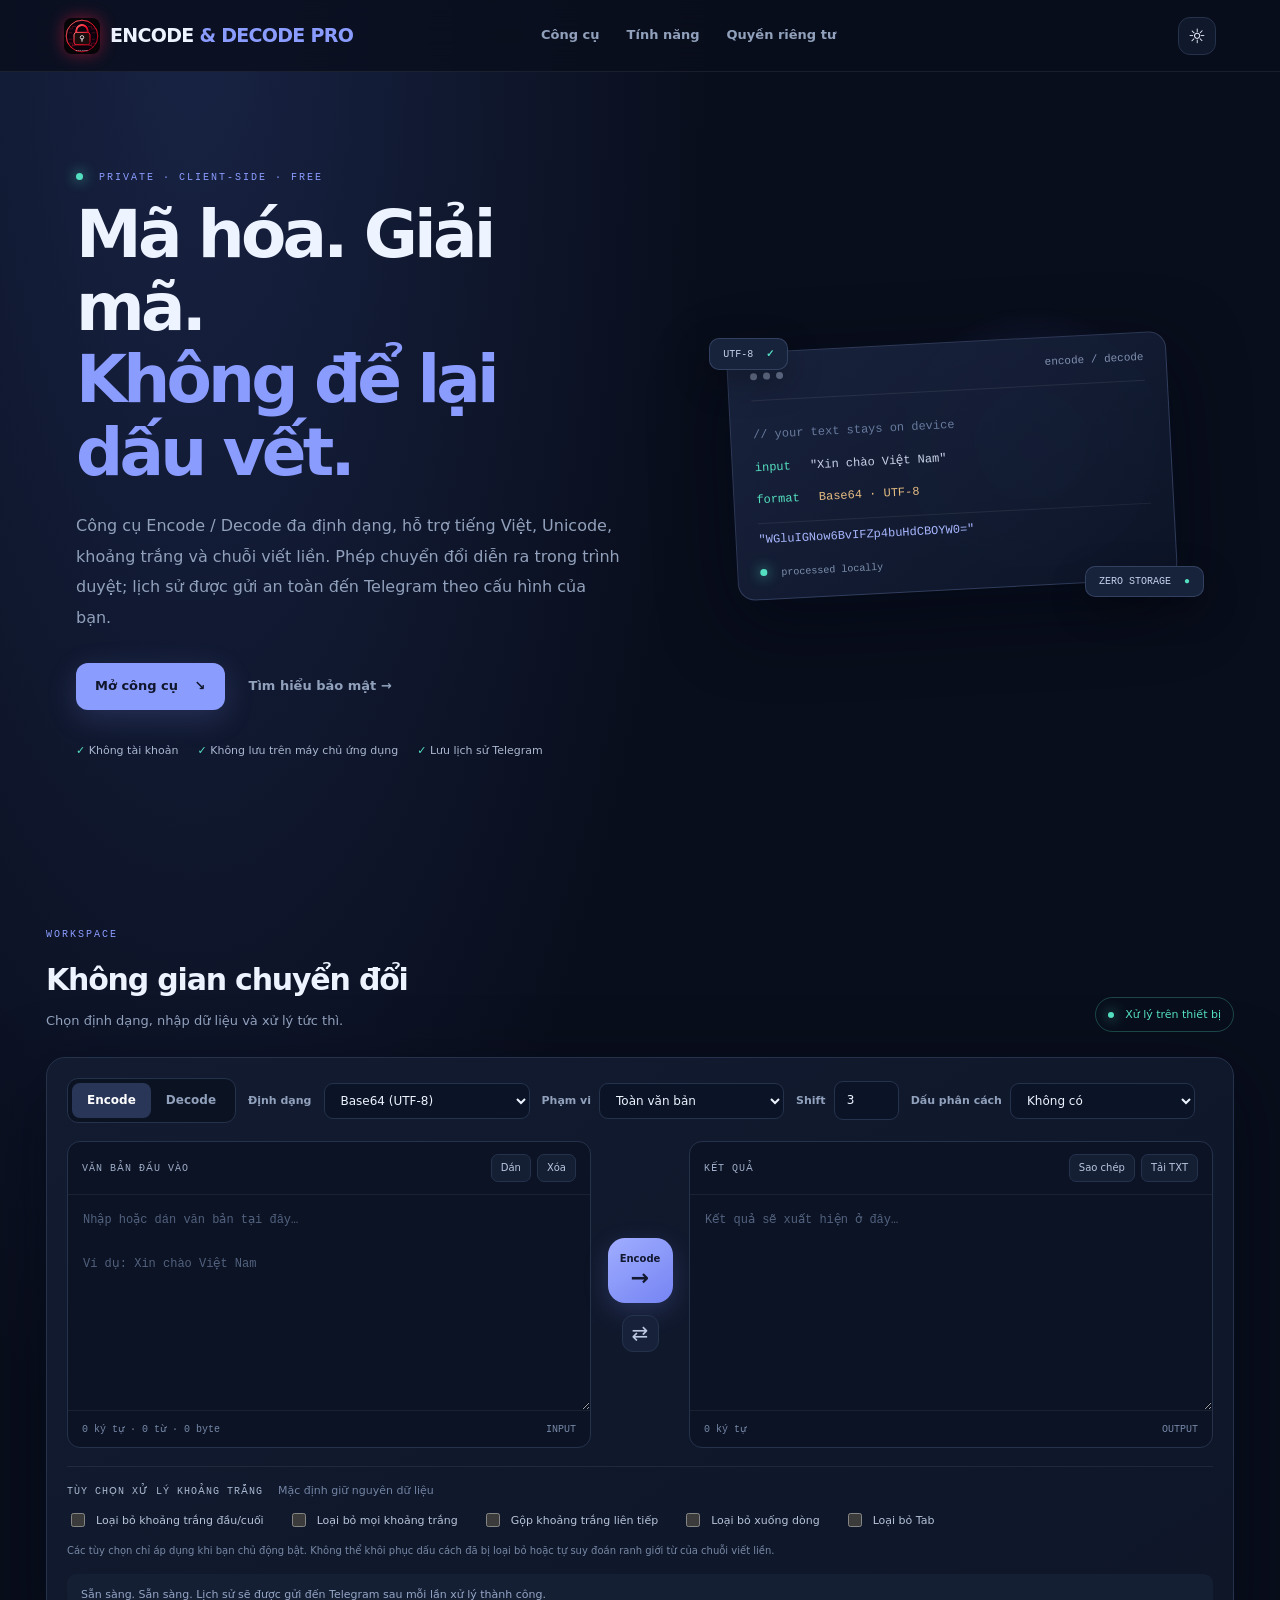
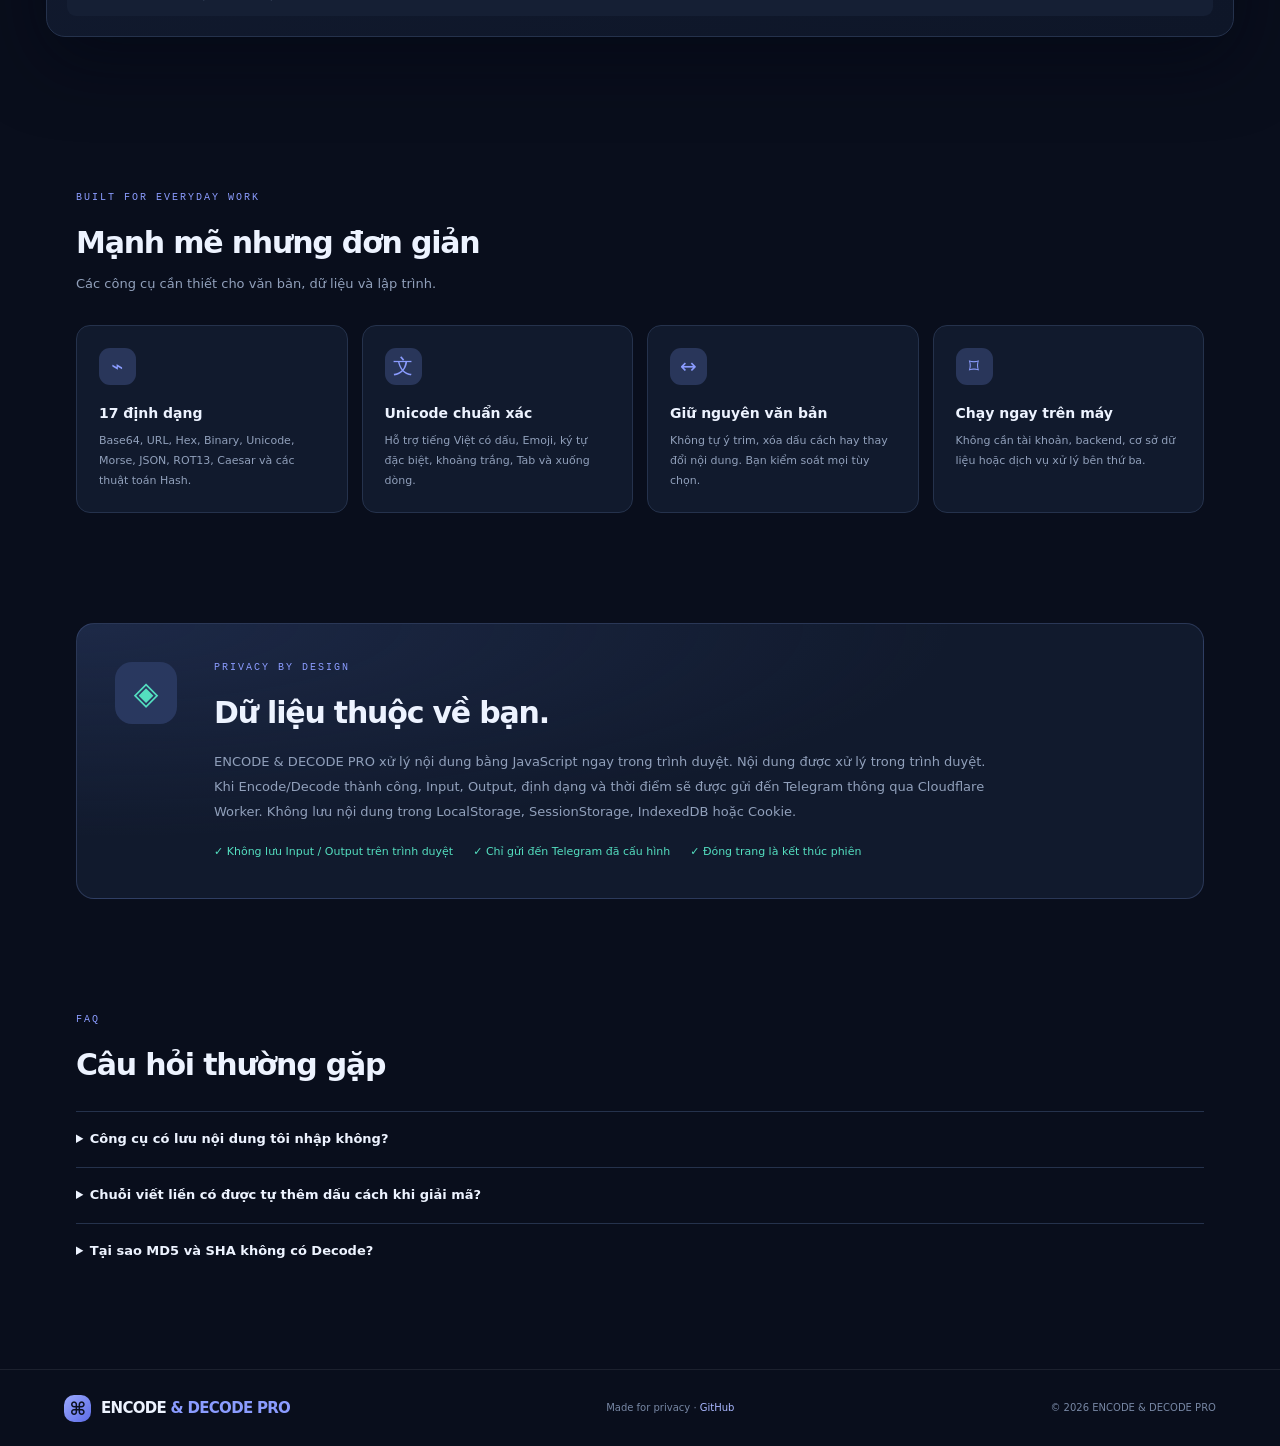
==== commit ec8dc6bf: "Rename site branding to ENCODE & DECODE PRO and update share metadata" ====
--- a/index.html
+++ b/index.html
@@ -2,14 +2,14 @@
 <html lang="vi">
 <head>
 <meta charset="utf-8"><meta name="viewport" content="width=device-width,initial-scale=1,viewport-fit=cover">
-<meta name="theme-color" content="#0b1020"><meta name="description" content="Encode & Decode Pro — công cụ mã hóa và giải mã văn bản đa định dạng, xử lý UTF-8 trên thiết bị và tự động lưu lịch sử đến Telegram.">
-<meta name="robots" content="index,follow"><meta name="application-name" content="Encode & Decode Pro"><meta property="og:image" content="https://khahdihdz.github.io/encode/social-preview.svg"><meta property="og:image:width" content="1200"><meta property="og:image:height" content="630"><meta property="og:image:type" content="image/svg+xml"><meta name="twitter:image" content="https://khahdihdz.github.io/encode/social-preview.svg"><meta property="og:type" content="website"><meta property="og:title" content="Encode & Decode Pro — Công cụ mã hóa & giải mã riêng tư"><meta property="og:description" content="Encode / Decode đa định dạng, hỗ trợ Unicode, tự động gửi lịch sử xử lý đến Telegram."><meta property="og:url" content="https://khahdihdz.github.io/encode/"><meta name="twitter:card" content="summary"><link rel="icon" href="favicon.svg" type="image/svg+xml">
-<title>Encode & Decode Pro — Công cụ mã hóa & giải mã riêng tư</title>
+<meta name="theme-color" content="#0b1020"><meta name="description" content="ENCODE & DECODE PRO — công cụ mã hóa và giải mã văn bản đa định dạng, xử lý UTF-8 trên thiết bị và tự động lưu lịch sử đến Telegram.">
+<meta name="robots" content="index,follow"><meta name="application-name" content="ENCODE & DECODE PRO"><meta property="og:site_name" content="ENCODE & DECODE PRO"><meta property="og:image" content="https://khahdihdz.github.io/encode/banner.jpg"><meta property="og:image:width" content="1200"><meta property="og:image:height" content="630"><meta property="og:image:type" content="image/jpeg"><meta name="twitter:image" content="https://khahdihdz.github.io/encode/banner.jpg"><meta property="og:type" content="website"><meta property="og:title" content="ENCODE & DECODE PRO — Công cụ mã hóa và giải mã"><meta property="og:description" content="Encode / Decode đa định dạng, hỗ trợ Unicode, tự động gửi lịch sử xử lý đến Telegram."><meta property="og:url" content="https://khahdihdz.github.io/encode/"><meta name="twitter:card" content="summary_large_image"><link rel="icon" href="logo.svg" type="image/svg+xml">
+<title>ENCODE & DECODE PRO — Công cụ mã hóa và giải mã</title>
 <link rel="canonical" href="https://khahdihdz.github.io/encode/">
 <link rel="stylesheet" href="styles.css">
 </head>
 <body>
-<header class="topbar"><a class="brand" href="#top" aria-label="Encode Pro trang chủ"><img class="brand-logo" src="logo.svg" alt=""><span>encode<span class="brand-accent">.pro</span></span></a><nav><a href="#tool">Công cụ</a><a href="#features">Tính năng</a><a href="#privacy">Quyền riêng tư</a></nav><button id="themeBtn" class="icon-btn" aria-label="Đổi giao diện" title="Đổi giao diện">☼</button></header>
+<header class="topbar"><a class="brand" href="#top" aria-label="ENCODE & DECODE PRO trang chủ"><img class="brand-logo" src="logo.svg" alt=""><span class="brand-name">ENCODE <span class="brand-accent">&amp; DECODE PRO</span></span></a><nav><a href="#tool">Công cụ</a><a href="#features">Tính năng</a><a href="#privacy">Quyền riêng tư</a></nav><button id="themeBtn" class="icon-btn" aria-label="Đổi giao diện" title="Đổi giao diện">☼</button></header>
 <main id="top">
 <section class="hero"><div class="hero-copy"><div class="eyebrow"><span class="pulse"></span> PRIVATE · CLIENT-SIDE · FREE</div><h1>Mã hóa. Giải mã.<br><span>Không để lại dấu vết.</span></h1><p>Công cụ Encode / Decode đa định dạng, hỗ trợ tiếng Việt, Unicode, khoảng trắng và chuỗi viết liền. Phép chuyển đổi diễn ra trong trình duyệt; lịch sử được gửi an toàn đến Telegram theo cấu hình của bạn.</p><div class="hero-actions"><a class="btn primary" href="#tool">Mở công cụ <span>↘</span></a><a class="text-link" href="#privacy">Tìm hiểu bảo mật →</a></div><div class="trust-row"><span>✓ Không tài khoản</span><span>✓ Không lưu trên máy chủ ứng dụng</span><span>✓ Lưu lịch sử Telegram</span></div></div><div class="hero-art" aria-hidden="true"><div class="orb orb-one"></div><div class="orb orb-two"></div><div class="code-window"><div class="window-head"><i></i><i></i><i></i><span>encode / decode</span></div><div class="code-line muted">// your text stays on device</div><div class="code-line"><b>input</b> <span>"Xin chào Việt Nam"</span></div><div class="code-line"><b>format</b> <em>Base64 · UTF-8</em></div><div class="code-line result">"WGluIGNow6BvIFZp4buHdCBOYW0="</div><div class="code-status"><span></span> processed locally</div></div><div class="float-chip chip-a">UTF-8 <b>✓</b></div><div class="float-chip chip-b">ZERO STORAGE <b>●</b></div></div></section>
 <section class="tool-section" id="tool"><div class="section-heading"><div><div class="eyebrow">WORKSPACE</div><h2>Không gian chuyển đổi</h2><p>Chọn định dạng, nhập dữ liệu và xử lý tức thì.</p></div><span class="local-pill"><i></i> Xử lý trên thiết bị</span></div>
@@ -19,9 +19,9 @@
 <div class="options"><div class="options-title">TÙY CHỌN XỬ LÝ KHOẢNG TRẮNG <span>Mặc định giữ nguyên dữ liệu</span></div><div class="option-grid"><label><input type="checkbox" id="trimSpace"> <span>Loại bỏ khoảng trắng đầu/cuối</span></label><label><input type="checkbox" id="removeSpace"> <span>Loại bỏ mọi khoảng trắng</span></label><label><input type="checkbox" id="collapseSpace"> <span>Gộp khoảng trắng liên tiếp</span></label><label><input type="checkbox" id="removeNewlines"> <span>Loại bỏ xuống dòng</span></label><label><input type="checkbox" id="removeTabs"> <span>Loại bỏ Tab</span></label></div><p class="option-note">Các tùy chọn chỉ áp dụng khi bạn chủ động bật. Không thể khôi phục dấu cách đã bị loại bỏ hoặc tự suy đoán ranh giới từ của chuỗi viết liền.</p></div>
 <div class="status" id="status" role="status" aria-live="polite">Sẵn sàng. Sẵn sàng. Lịch sử sẽ được gửi đến Telegram sau mỗi lần xử lý thành công.</div></div></section>
 <section class="features-section" id="features"><div class="section-heading"><div><div class="eyebrow">BUILT FOR EVERYDAY WORK</div><h2>Mạnh mẽ nhưng đơn giản</h2><p>Các công cụ cần thiết cho văn bản, dữ liệu và lập trình.</p></div></div><div class="feature-grid"><article class="feature"><div class="feature-icon">⌁</div><h3>17 định dạng</h3><p>Base64, URL, Hex, Binary, Unicode, Morse, JSON, ROT13, Caesar và các thuật toán Hash.</p></article><article class="feature"><div class="feature-icon">文</div><h3>Unicode chuẩn xác</h3><p>Hỗ trợ tiếng Việt có dấu, Emoji, ký tự đặc biệt, khoảng trắng, Tab và xuống dòng.</p></article><article class="feature"><div class="feature-icon">↔</div><h3>Giữ nguyên văn bản</h3><p>Không tự ý trim, xóa dấu cách hay thay đổi nội dung. Bạn kiểm soát mọi tùy chọn.</p></article><article class="feature"><div class="feature-icon">⌑</div><h3>Chạy ngay trên máy</h3><p>Không cần tài khoản, backend, cơ sở dữ liệu hoặc dịch vụ xử lý bên thứ ba.</p></article></div></section>
-<section class="privacy-section" id="privacy"><div class="privacy-card"><div class="privacy-symbol">◈</div><div><div class="eyebrow">PRIVACY BY DESIGN</div><h2>Dữ liệu thuộc về bạn.</h2><p>Encode & Decode Pro xử lý nội dung bằng JavaScript ngay trong trình duyệt. Nội dung được xử lý trong trình duyệt. Khi Encode/Decode thành công, Input, Output, định dạng và thời điểm sẽ được gửi đến Telegram thông qua Cloudflare Worker. Không lưu nội dung trong LocalStorage, SessionStorage, IndexedDB hoặc Cookie.</p><div class="privacy-points"><span>✓ Không lưu Input / Output trên trình duyệt</span><span>✓ Chỉ gửi đến Telegram đã cấu hình</span><span>✓ Đóng trang là kết thúc phiên</span></div></div></div></section>
+<section class="privacy-section" id="privacy"><div class="privacy-card"><div class="privacy-symbol">◈</div><div><div class="eyebrow">PRIVACY BY DESIGN</div><h2>Dữ liệu thuộc về bạn.</h2><p>ENCODE & DECODE PRO xử lý nội dung bằng JavaScript ngay trong trình duyệt. Nội dung được xử lý trong trình duyệt. Khi Encode/Decode thành công, Input, Output, định dạng và thời điểm sẽ được gửi đến Telegram thông qua Cloudflare Worker. Không lưu nội dung trong LocalStorage, SessionStorage, IndexedDB hoặc Cookie.</p><div class="privacy-points"><span>✓ Không lưu Input / Output trên trình duyệt</span><span>✓ Chỉ gửi đến Telegram đã cấu hình</span><span>✓ Đóng trang là kết thúc phiên</span></div></div></div></section>
 <section class="faq-section"><div class="eyebrow">FAQ</div><h2>Câu hỏi thường gặp</h2><details><summary>Công cụ có lưu nội dung tôi nhập không?</summary><p>Có. Sau mỗi lần Encode / Decode thành công, Input và Output cùng định dạng, chế độ và thời điểm sẽ được gửi đến Telegram đã cấu hình. Nội dung không được lưu trong bộ nhớ lưu trữ của trình duyệt.</p></details><details><summary>Chuỗi viết liền có được tự thêm dấu cách khi giải mã?</summary><p>Không. Công cụ bảo toàn chính xác dữ liệu. Nếu dấu cách đã bị xóa trước đó, không có cách đáng tin cậy để khôi phục vị trí ban đầu.</p></details><details><summary>Tại sao MD5 và SHA không có Decode?</summary><p>Đây là các hàm băm một chiều, không phải mã hóa có thể đảo ngược. Có thể tạo hash để đối chiếu, nhưng không thể giải mã hash về văn bản gốc.</p></details></section>
-</main><footer><a class="brand" href="#top"><span class="brand-mark">⌘</span><span>encode<span class="brand-accent">.pro</span></span></a><span>Made for privacy · <a href="https://github.com/khahdihdz/encode" target="_blank" rel="noopener noreferrer">GitHub</a></span><span>© <span id="year"></span> Encode & Decode Pro</span></footer>
+</main><footer><a class="brand" href="#top"><span class="brand-mark">⌘</span><span class="brand-name">ENCODE <span class="brand-accent">&amp; DECODE PRO</span></span></a><span>Made for privacy · <a href="https://github.com/khahdihdz/encode" target="_blank" rel="noopener noreferrer">GitHub</a></span><span>© <span id="year"></span> ENCODE & DECODE PRO</span></footer>
 <script src="telegram-config.js"></script>
 <script src="script.js"></script>
 </body></html>
--- a/styles.css
+++ b/styles.css
@@ -2,3 +2,5 @@
 @media(max-width:850px){.hero{gap:25px;padding-top:75px}.hero h1{font-size:49px}.feature-grid{grid-template-columns:repeat(2,1fr)}.panels{grid-template-columns:1fr 55px 1fr}.workspace{padding:14px}.toolbar{gap:8px}.format-label{display:none}}@media(max-width:620px){.topbar{height:62px;gap:12px}nav{gap:13px;font-size:10px}.brand{font-size:16px}.brand-mark{width:29px;height:29px}.hero{display:block;padding:66px 22px 45px;min-height:auto}.hero h1{font-size:46px;letter-spacing:-2.8px}.hero-copy>p{font-size:14px}.hero-art{min-height:270px;margin-top:28px}.code-window{width:90%}.chip-a{left:0}.chip-b{right:0}.tool-section,.features-section,.faq-section{padding:48px 15px}.section-heading{align-items:start;flex-direction:column}.section-heading h2,.privacy-card h2,.faq-section h2{font-size:25px}.workspace{padding:11px;border-radius:14px}.toolbar select{flex:1;min-width:145px}.panels{grid-template-columns:1fr;gap:9px}.middle-actions{flex-direction:row;grid-row:2}.convert-btn{width:100%;height:42px;flex-direction:row;border-radius:10px}.swap-btn{height:42px;width:45px}.editor-card textarea{height:170px}.option-grid{display:grid;grid-template-columns:1fr 1fr;gap:12px}.option-grid label{font-size:10px}.options-title span{display:block;margin:5px 0 0}.feature-grid{gap:9px}.feature{padding:16px}.feature h3{font-size:13px}.feature p{font-size:10px}.privacy-section{padding:20px 15px 55px}.privacy-card{grid-template-columns:1fr;padding:23px;gap:15px}.privacy-points{display:grid;gap:9px}footer{flex-wrap:wrap;justify-content:center;text-align:center;gap:13px}footer .brand{width:100%;justify-content:center}}@media(prefers-reduced-motion:reduce){html{scroll-behavior:auto}*{animation:none!important;transition:none!important}}
 /* Floating completion notifications */
 .toast-notice{position:fixed;z-index:1000;left:50%;top:50%;width:max-content;max-width:min(calc(100vw - 32px),480px);padding:16px 22px;border:1px solid #54dfc066;border-radius:15px;background:#142a2b;color:#bdf9e9;box-shadow:0 18px 60px #0009;font-size:14px;font-weight:750;line-height:1.55;text-align:center;opacity:0;transform:translate(-50%,calc(-50% + 12px)) scale(.97);transition:opacity .2s ease,transform .2s ease;pointer-events:none}.toast-notice.show{opacity:1;transform:translate(-50%,-50%) scale(1)}.toast-notice.warning{border-color:#e8b65b88;background:#332817;color:#ffe0a3}body.light .toast-notice{background:#e8f8f2;color:#17634d;border-color:#8bd8bd;box-shadow:0 14px 40px #31436b30}body.light .toast-notice.warning{background:#fff5df;color:#80500c;border-color:#edcb82}@media(prefers-reduced-motion:reduce){.toast-notice{transition:none}}
+
+.brand-logo{width:36px;height:36px;object-fit:contain;filter:drop-shadow(0 0 8px #ff173b70)}footer .brand-logo{width:30px;height:30px}
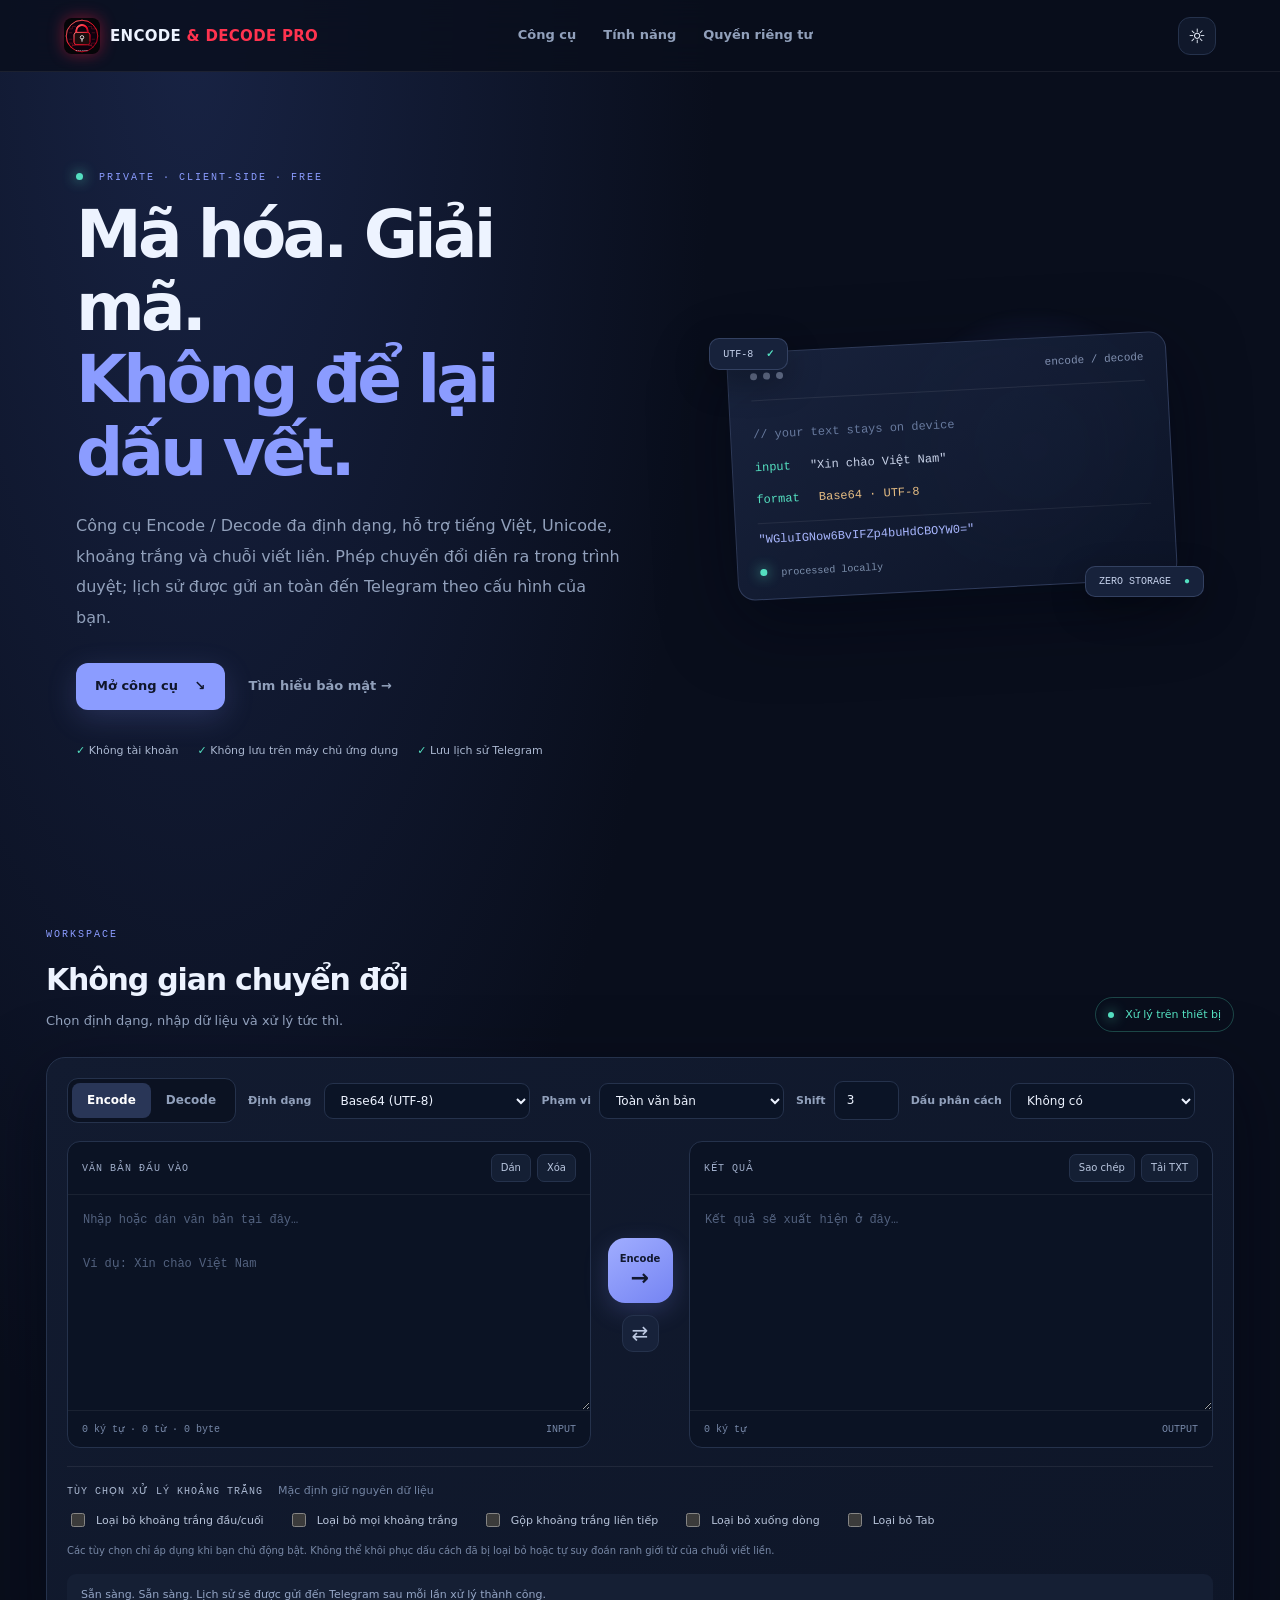
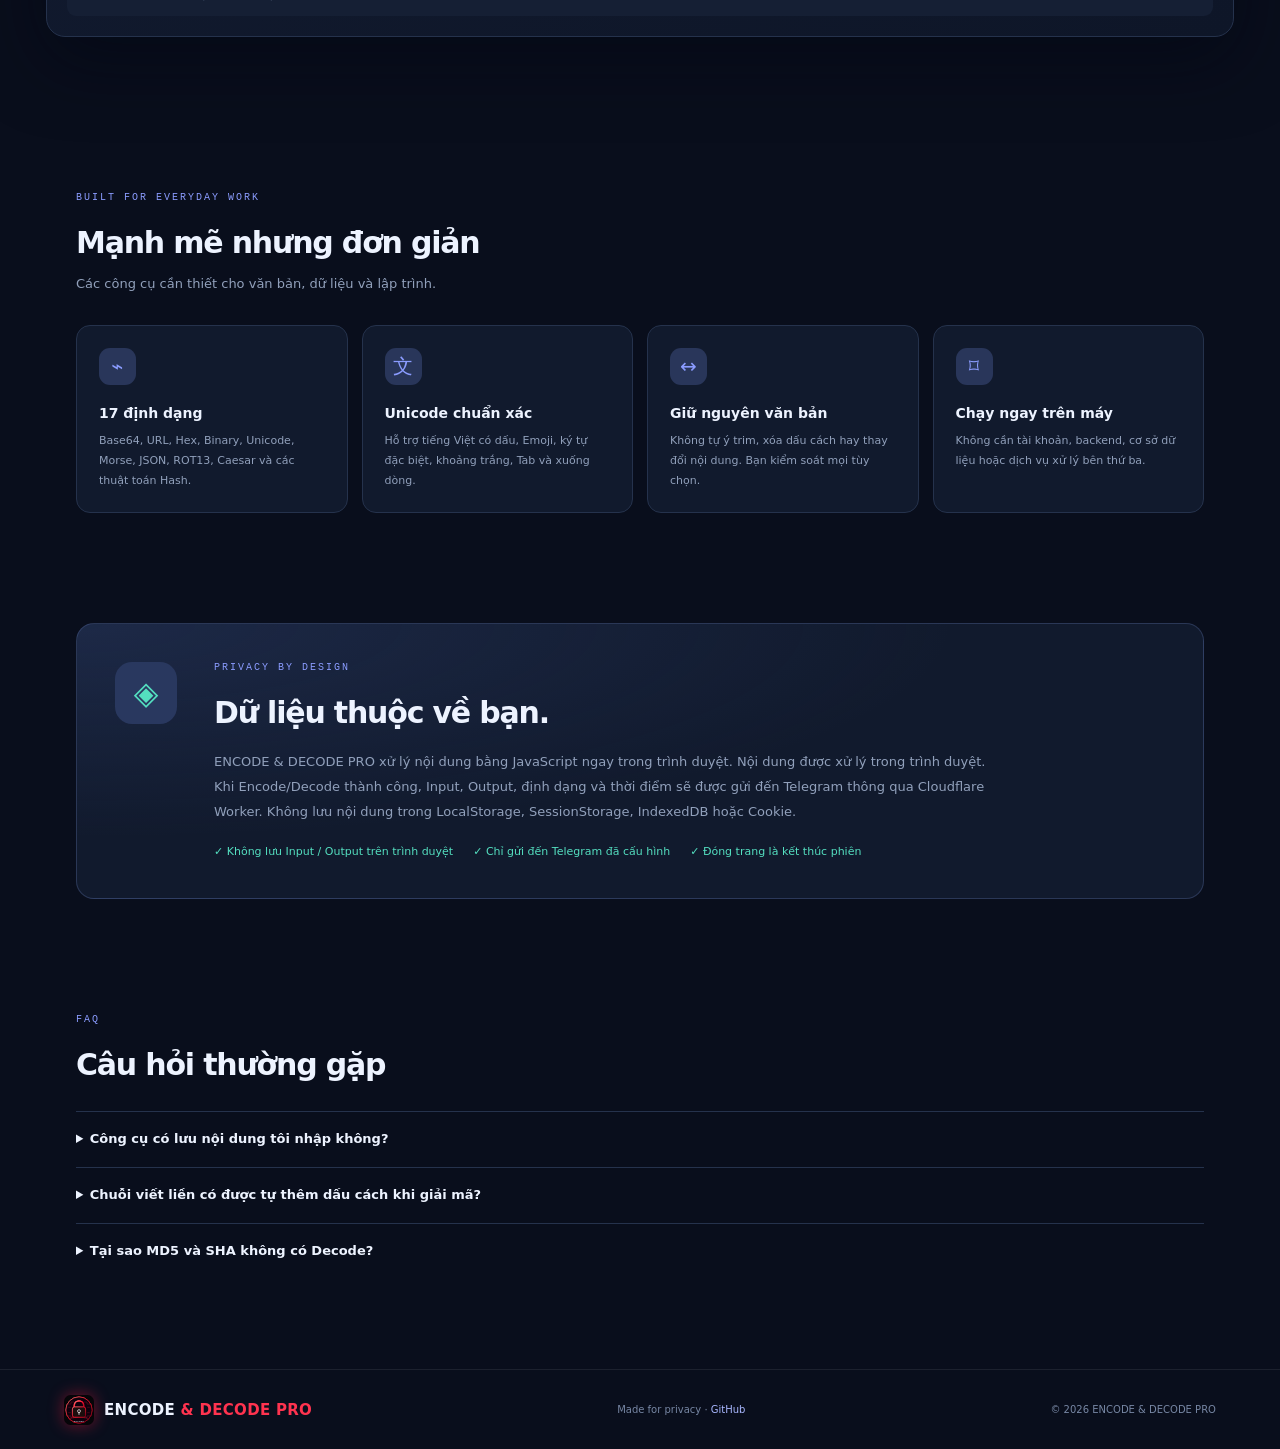
==== commit e92e4302: "Finalize ENCODE & DECODE PRO wordmark and restore valid preview path" ====
--- a/index.html
+++ b/index.html
@@ -3,7 +3,7 @@
 <head>
 <meta charset="utf-8"><meta name="viewport" content="width=device-width,initial-scale=1,viewport-fit=cover">
 <meta name="theme-color" content="#0b1020"><meta name="description" content="ENCODE & DECODE PRO — công cụ mã hóa và giải mã văn bản đa định dạng, xử lý UTF-8 trên thiết bị và tự động lưu lịch sử đến Telegram.">
-<meta name="robots" content="index,follow"><meta name="application-name" content="ENCODE & DECODE PRO"><meta property="og:site_name" content="ENCODE & DECODE PRO"><meta property="og:image" content="https://khahdihdz.github.io/encode/banner.jpg"><meta property="og:image:width" content="1200"><meta property="og:image:height" content="630"><meta property="og:image:type" content="image/jpeg"><meta name="twitter:image" content="https://khahdihdz.github.io/encode/banner.jpg"><meta property="og:type" content="website"><meta property="og:title" content="ENCODE & DECODE PRO — Công cụ mã hóa và giải mã"><meta property="og:description" content="Encode / Decode đa định dạng, hỗ trợ Unicode, tự động gửi lịch sử xử lý đến Telegram."><meta property="og:url" content="https://khahdihdz.github.io/encode/"><meta name="twitter:card" content="summary_large_image"><link rel="icon" href="logo.svg" type="image/svg+xml">
+<meta name="robots" content="index,follow"><meta name="application-name" content="ENCODE & DECODE PRO"><meta property="og:site_name" content="ENCODE & DECODE PRO"><meta property="og:image" content="https://khahdihdz.github.io/encode/social-preview.svg"><meta property="og:image:width" content="1200"><meta property="og:image:height" content="630"><meta property="og:image:type" content="image/svg+xml"><meta name="twitter:image" content="https://khahdihdz.github.io/encode/social-preview.svg"><meta property="og:type" content="website"><meta property="og:title" content="ENCODE & DECODE PRO — Công cụ mã hóa và giải mã"><meta property="og:description" content="Encode / Decode đa định dạng, hỗ trợ Unicode, tự động gửi lịch sử xử lý đến Telegram."><meta property="og:url" content="https://khahdihdz.github.io/encode/"><meta name="twitter:card" content="summary"><link rel="icon" href="logo.svg" type="image/svg+xml">
 <title>ENCODE & DECODE PRO — Công cụ mã hóa và giải mã</title>
 <link rel="canonical" href="https://khahdihdz.github.io/encode/">
 <link rel="stylesheet" href="styles.css">
@@ -21,7 +21,7 @@
 <section class="features-section" id="features"><div class="section-heading"><div><div class="eyebrow">BUILT FOR EVERYDAY WORK</div><h2>Mạnh mẽ nhưng đơn giản</h2><p>Các công cụ cần thiết cho văn bản, dữ liệu và lập trình.</p></div></div><div class="feature-grid"><article class="feature"><div class="feature-icon">⌁</div><h3>17 định dạng</h3><p>Base64, URL, Hex, Binary, Unicode, Morse, JSON, ROT13, Caesar và các thuật toán Hash.</p></article><article class="feature"><div class="feature-icon">文</div><h3>Unicode chuẩn xác</h3><p>Hỗ trợ tiếng Việt có dấu, Emoji, ký tự đặc biệt, khoảng trắng, Tab và xuống dòng.</p></article><article class="feature"><div class="feature-icon">↔</div><h3>Giữ nguyên văn bản</h3><p>Không tự ý trim, xóa dấu cách hay thay đổi nội dung. Bạn kiểm soát mọi tùy chọn.</p></article><article class="feature"><div class="feature-icon">⌑</div><h3>Chạy ngay trên máy</h3><p>Không cần tài khoản, backend, cơ sở dữ liệu hoặc dịch vụ xử lý bên thứ ba.</p></article></div></section>
 <section class="privacy-section" id="privacy"><div class="privacy-card"><div class="privacy-symbol">◈</div><div><div class="eyebrow">PRIVACY BY DESIGN</div><h2>Dữ liệu thuộc về bạn.</h2><p>ENCODE & DECODE PRO xử lý nội dung bằng JavaScript ngay trong trình duyệt. Nội dung được xử lý trong trình duyệt. Khi Encode/Decode thành công, Input, Output, định dạng và thời điểm sẽ được gửi đến Telegram thông qua Cloudflare Worker. Không lưu nội dung trong LocalStorage, SessionStorage, IndexedDB hoặc Cookie.</p><div class="privacy-points"><span>✓ Không lưu Input / Output trên trình duyệt</span><span>✓ Chỉ gửi đến Telegram đã cấu hình</span><span>✓ Đóng trang là kết thúc phiên</span></div></div></div></section>
 <section class="faq-section"><div class="eyebrow">FAQ</div><h2>Câu hỏi thường gặp</h2><details><summary>Công cụ có lưu nội dung tôi nhập không?</summary><p>Có. Sau mỗi lần Encode / Decode thành công, Input và Output cùng định dạng, chế độ và thời điểm sẽ được gửi đến Telegram đã cấu hình. Nội dung không được lưu trong bộ nhớ lưu trữ của trình duyệt.</p></details><details><summary>Chuỗi viết liền có được tự thêm dấu cách khi giải mã?</summary><p>Không. Công cụ bảo toàn chính xác dữ liệu. Nếu dấu cách đã bị xóa trước đó, không có cách đáng tin cậy để khôi phục vị trí ban đầu.</p></details><details><summary>Tại sao MD5 và SHA không có Decode?</summary><p>Đây là các hàm băm một chiều, không phải mã hóa có thể đảo ngược. Có thể tạo hash để đối chiếu, nhưng không thể giải mã hash về văn bản gốc.</p></details></section>
-</main><footer><a class="brand" href="#top"><span class="brand-mark">⌘</span><span class="brand-name">ENCODE <span class="brand-accent">&amp; DECODE PRO</span></span></a><span>Made for privacy · <a href="https://github.com/khahdihdz/encode" target="_blank" rel="noopener noreferrer">GitHub</a></span><span>© <span id="year"></span> ENCODE & DECODE PRO</span></footer>
+</main><footer><a class="brand" href="#top"><img class="brand-logo" src="logo.svg" alt=""><span class="brand-name">ENCODE <span class="brand-accent">&amp; DECODE PRO</span></span></a><span>Made for privacy · <a href="https://github.com/khahdihdz/encode" target="_blank" rel="noopener noreferrer">GitHub</a></span><span>© <span id="year"></span> ENCODE & DECODE PRO</span></footer>
 <script src="telegram-config.js"></script>
 <script src="script.js"></script>
 </body></html>
--- a/styles.css
+++ b/styles.css
@@ -4,3 +4,5 @@
 .toast-notice{position:fixed;z-index:1000;left:50%;top:50%;width:max-content;max-width:min(calc(100vw - 32px),480px);padding:16px 22px;border:1px solid #54dfc066;border-radius:15px;background:#142a2b;color:#bdf9e9;box-shadow:0 18px 60px #0009;font-size:14px;font-weight:750;line-height:1.55;text-align:center;opacity:0;transform:translate(-50%,calc(-50% + 12px)) scale(.97);transition:opacity .2s ease,transform .2s ease;pointer-events:none}.toast-notice.show{opacity:1;transform:translate(-50%,-50%) scale(1)}.toast-notice.warning{border-color:#e8b65b88;background:#332817;color:#ffe0a3}body.light .toast-notice{background:#e8f8f2;color:#17634d;border-color:#8bd8bd;box-shadow:0 14px 40px #31436b30}body.light .toast-notice.warning{background:#fff5df;color:#80500c;border-color:#edcb82}@media(prefers-reduced-motion:reduce){.toast-notice{transition:none}}
 
 .brand-logo{width:36px;height:36px;object-fit:contain;filter:drop-shadow(0 0 8px #ff173b70)}footer .brand-logo{width:30px;height:30px}
+
+.brand-name{font-size:15px;letter-spacing:.3px;white-space:nowrap}.brand-accent{color:#ff334f}@media(max-width:620px){.brand-name{font-size:12px;letter-spacing:0}.topbar{gap:8px}}
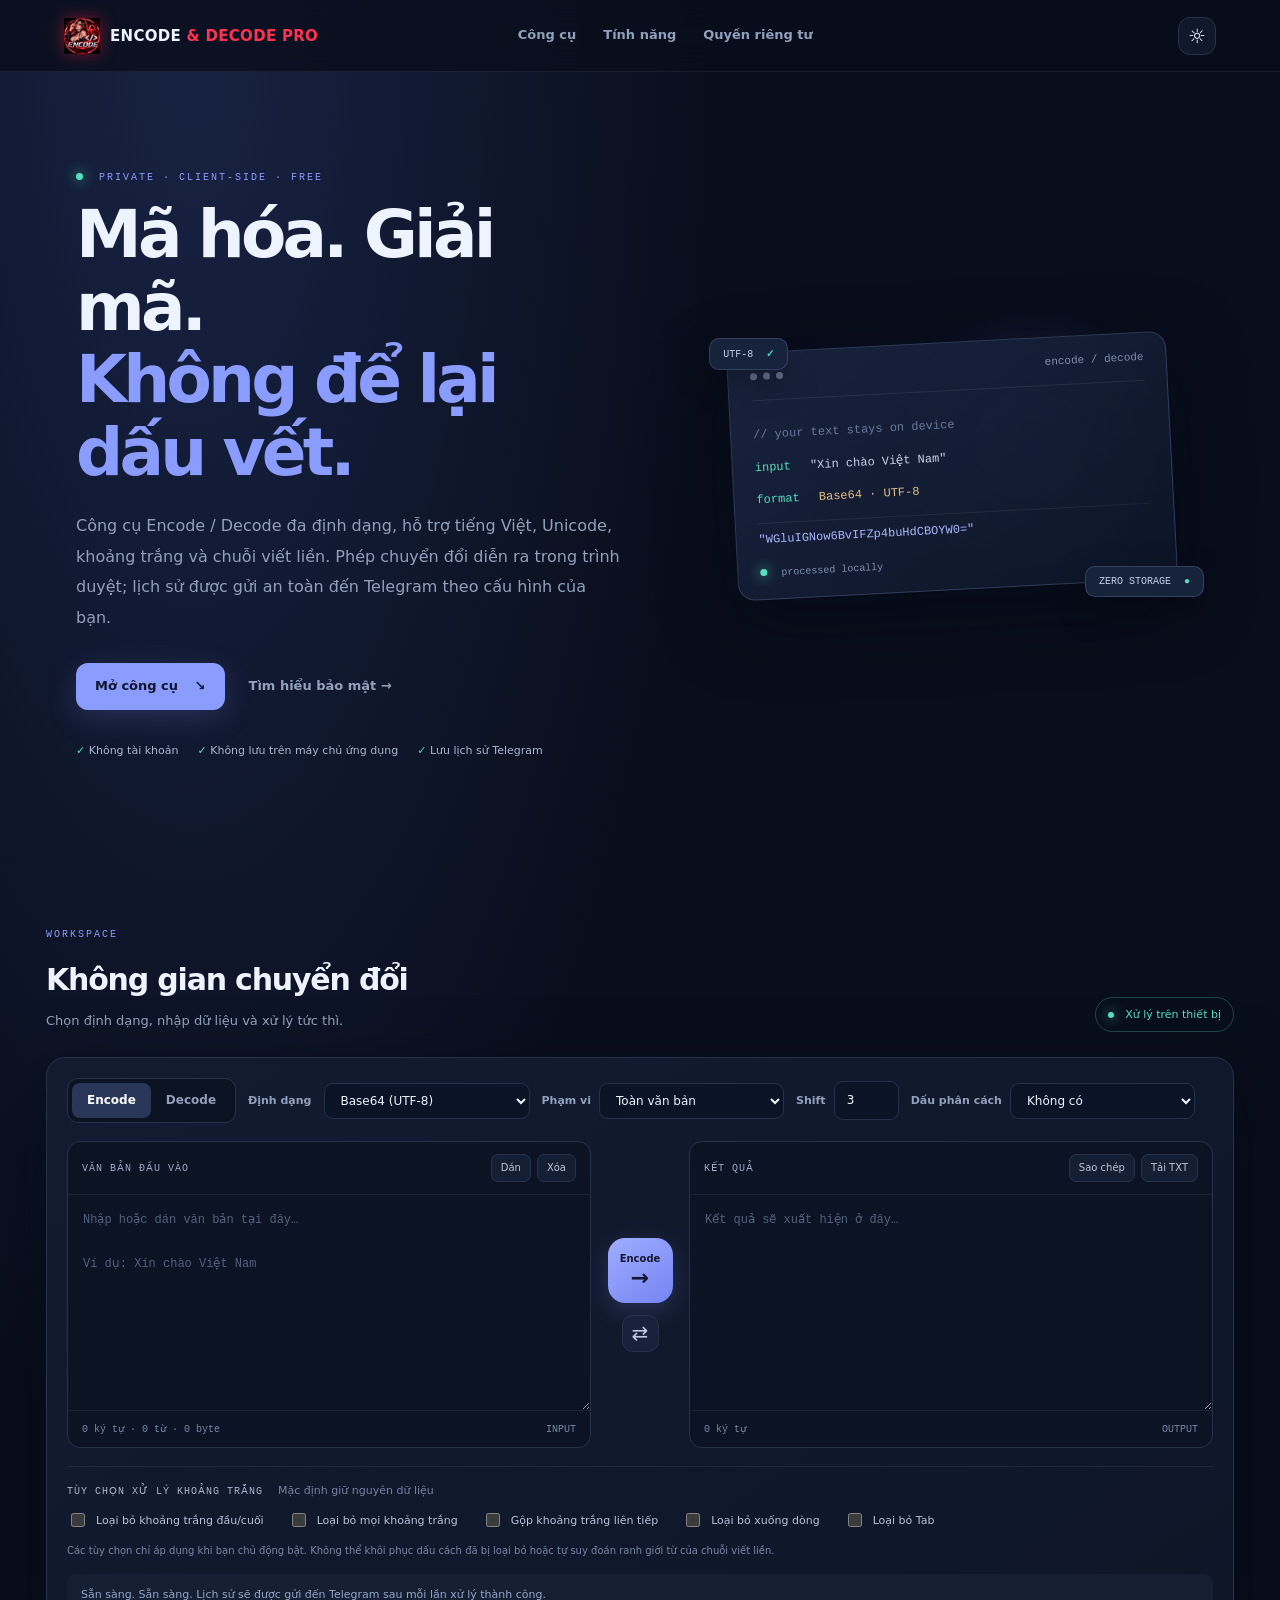
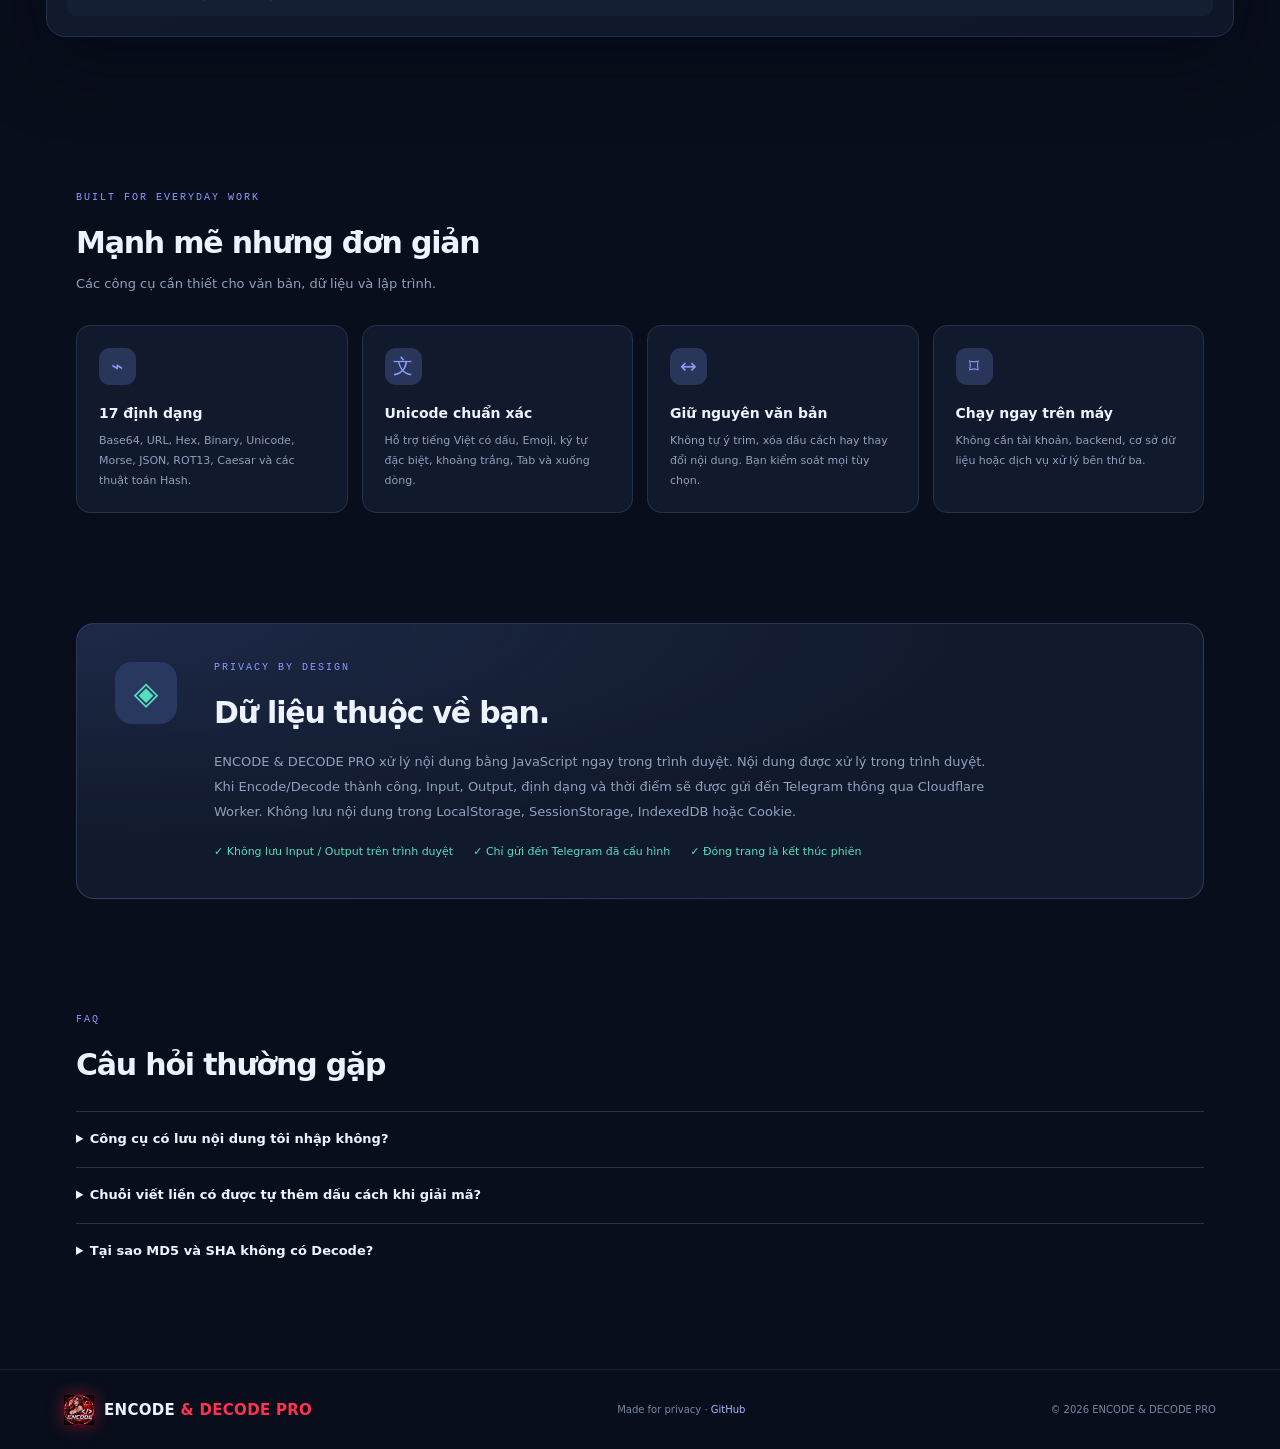
==== commit d99500c4: "Use PNG assets for site logo and social preview" ====
--- a/index.html
+++ b/index.html
@@ -3,13 +3,13 @@
 <head>
 <meta charset="utf-8"><meta name="viewport" content="width=device-width,initial-scale=1,viewport-fit=cover">
 <meta name="theme-color" content="#0b1020"><meta name="description" content="ENCODE & DECODE PRO — công cụ mã hóa và giải mã văn bản đa định dạng, xử lý UTF-8 trên thiết bị và tự động lưu lịch sử đến Telegram.">
-<meta name="robots" content="index,follow"><meta name="application-name" content="ENCODE & DECODE PRO"><meta property="og:site_name" content="ENCODE & DECODE PRO"><meta property="og:image" content="https://khahdihdz.github.io/encode/social-preview.svg"><meta property="og:image:width" content="1200"><meta property="og:image:height" content="630"><meta property="og:image:type" content="image/svg+xml"><meta name="twitter:image" content="https://khahdihdz.github.io/encode/social-preview.svg"><meta property="og:type" content="website"><meta property="og:title" content="ENCODE & DECODE PRO — Công cụ mã hóa và giải mã"><meta property="og:description" content="Encode / Decode đa định dạng, hỗ trợ Unicode, tự động gửi lịch sử xử lý đến Telegram."><meta property="og:url" content="https://khahdihdz.github.io/encode/"><meta name="twitter:card" content="summary"><link rel="icon" href="logo.svg" type="image/svg+xml">
+<meta name="robots" content="index,follow"><meta name="application-name" content="ENCODE & DECODE PRO"><meta property="og:site_name" content="ENCODE & DECODE PRO"><meta property="og:image" content="https://khahdihdz.github.io/encode/social-preview.png"><meta property="og:image:width" content="1200"><meta property="og:image:height" content="630"><meta property="og:image:type" content="image/png"><meta name="twitter:image" content="https://khahdihdz.github.io/encode/social-preview.png"><meta property="og:type" content="website"><meta property="og:title" content="ENCODE & DECODE PRO — Công cụ mã hóa và giải mã"><meta property="og:description" content="Encode / Decode đa định dạng, hỗ trợ Unicode, tự động gửi lịch sử xử lý đến Telegram."><meta property="og:url" content="https://khahdihdz.github.io/encode/"><meta name="twitter:card" content="summary_large_image"><link rel="icon" href="logo.png" type="image/svg+xml">
 <title>ENCODE & DECODE PRO — Công cụ mã hóa và giải mã</title>
 <link rel="canonical" href="https://khahdihdz.github.io/encode/">
 <link rel="stylesheet" href="styles.css">
 </head>
 <body>
-<header class="topbar"><a class="brand" href="#top" aria-label="ENCODE & DECODE PRO trang chủ"><img class="brand-logo" src="logo.svg" alt=""><span class="brand-name">ENCODE <span class="brand-accent">&amp; DECODE PRO</span></span></a><nav><a href="#tool">Công cụ</a><a href="#features">Tính năng</a><a href="#privacy">Quyền riêng tư</a></nav><button id="themeBtn" class="icon-btn" aria-label="Đổi giao diện" title="Đổi giao diện">☼</button></header>
+<header class="topbar"><a class="brand" href="#top" aria-label="ENCODE & DECODE PRO trang chủ"><img class="brand-logo" src="logo.png" alt=""><span class="brand-name">ENCODE <span class="brand-accent">&amp; DECODE PRO</span></span></a><nav><a href="#tool">Công cụ</a><a href="#features">Tính năng</a><a href="#privacy">Quyền riêng tư</a></nav><button id="themeBtn" class="icon-btn" aria-label="Đổi giao diện" title="Đổi giao diện">☼</button></header>
 <main id="top">
 <section class="hero"><div class="hero-copy"><div class="eyebrow"><span class="pulse"></span> PRIVATE · CLIENT-SIDE · FREE</div><h1>Mã hóa. Giải mã.<br><span>Không để lại dấu vết.</span></h1><p>Công cụ Encode / Decode đa định dạng, hỗ trợ tiếng Việt, Unicode, khoảng trắng và chuỗi viết liền. Phép chuyển đổi diễn ra trong trình duyệt; lịch sử được gửi an toàn đến Telegram theo cấu hình của bạn.</p><div class="hero-actions"><a class="btn primary" href="#tool">Mở công cụ <span>↘</span></a><a class="text-link" href="#privacy">Tìm hiểu bảo mật →</a></div><div class="trust-row"><span>✓ Không tài khoản</span><span>✓ Không lưu trên máy chủ ứng dụng</span><span>✓ Lưu lịch sử Telegram</span></div></div><div class="hero-art" aria-hidden="true"><div class="orb orb-one"></div><div class="orb orb-two"></div><div class="code-window"><div class="window-head"><i></i><i></i><i></i><span>encode / decode</span></div><div class="code-line muted">// your text stays on device</div><div class="code-line"><b>input</b> <span>"Xin chào Việt Nam"</span></div><div class="code-line"><b>format</b> <em>Base64 · UTF-8</em></div><div class="code-line result">"WGluIGNow6BvIFZp4buHdCBOYW0="</div><div class="code-status"><span></span> processed locally</div></div><div class="float-chip chip-a">UTF-8 <b>✓</b></div><div class="float-chip chip-b">ZERO STORAGE <b>●</b></div></div></section>
 <section class="tool-section" id="tool"><div class="section-heading"><div><div class="eyebrow">WORKSPACE</div><h2>Không gian chuyển đổi</h2><p>Chọn định dạng, nhập dữ liệu và xử lý tức thì.</p></div><span class="local-pill"><i></i> Xử lý trên thiết bị</span></div>
@@ -21,7 +21,7 @@
 <section class="features-section" id="features"><div class="section-heading"><div><div class="eyebrow">BUILT FOR EVERYDAY WORK</div><h2>Mạnh mẽ nhưng đơn giản</h2><p>Các công cụ cần thiết cho văn bản, dữ liệu và lập trình.</p></div></div><div class="feature-grid"><article class="feature"><div class="feature-icon">⌁</div><h3>17 định dạng</h3><p>Base64, URL, Hex, Binary, Unicode, Morse, JSON, ROT13, Caesar và các thuật toán Hash.</p></article><article class="feature"><div class="feature-icon">文</div><h3>Unicode chuẩn xác</h3><p>Hỗ trợ tiếng Việt có dấu, Emoji, ký tự đặc biệt, khoảng trắng, Tab và xuống dòng.</p></article><article class="feature"><div class="feature-icon">↔</div><h3>Giữ nguyên văn bản</h3><p>Không tự ý trim, xóa dấu cách hay thay đổi nội dung. Bạn kiểm soát mọi tùy chọn.</p></article><article class="feature"><div class="feature-icon">⌑</div><h3>Chạy ngay trên máy</h3><p>Không cần tài khoản, backend, cơ sở dữ liệu hoặc dịch vụ xử lý bên thứ ba.</p></article></div></section>
 <section class="privacy-section" id="privacy"><div class="privacy-card"><div class="privacy-symbol">◈</div><div><div class="eyebrow">PRIVACY BY DESIGN</div><h2>Dữ liệu thuộc về bạn.</h2><p>ENCODE & DECODE PRO xử lý nội dung bằng JavaScript ngay trong trình duyệt. Nội dung được xử lý trong trình duyệt. Khi Encode/Decode thành công, Input, Output, định dạng và thời điểm sẽ được gửi đến Telegram thông qua Cloudflare Worker. Không lưu nội dung trong LocalStorage, SessionStorage, IndexedDB hoặc Cookie.</p><div class="privacy-points"><span>✓ Không lưu Input / Output trên trình duyệt</span><span>✓ Chỉ gửi đến Telegram đã cấu hình</span><span>✓ Đóng trang là kết thúc phiên</span></div></div></div></section>
 <section class="faq-section"><div class="eyebrow">FAQ</div><h2>Câu hỏi thường gặp</h2><details><summary>Công cụ có lưu nội dung tôi nhập không?</summary><p>Có. Sau mỗi lần Encode / Decode thành công, Input và Output cùng định dạng, chế độ và thời điểm sẽ được gửi đến Telegram đã cấu hình. Nội dung không được lưu trong bộ nhớ lưu trữ của trình duyệt.</p></details><details><summary>Chuỗi viết liền có được tự thêm dấu cách khi giải mã?</summary><p>Không. Công cụ bảo toàn chính xác dữ liệu. Nếu dấu cách đã bị xóa trước đó, không có cách đáng tin cậy để khôi phục vị trí ban đầu.</p></details><details><summary>Tại sao MD5 và SHA không có Decode?</summary><p>Đây là các hàm băm một chiều, không phải mã hóa có thể đảo ngược. Có thể tạo hash để đối chiếu, nhưng không thể giải mã hash về văn bản gốc.</p></details></section>
-</main><footer><a class="brand" href="#top"><img class="brand-logo" src="logo.svg" alt=""><span class="brand-name">ENCODE <span class="brand-accent">&amp; DECODE PRO</span></span></a><span>Made for privacy · <a href="https://github.com/khahdihdz/encode" target="_blank" rel="noopener noreferrer">GitHub</a></span><span>© <span id="year"></span> ENCODE & DECODE PRO</span></footer>
+</main><footer><a class="brand" href="#top"><img class="brand-logo" src="logo.png" alt=""><span class="brand-name">ENCODE <span class="brand-accent">&amp; DECODE PRO</span></span></a><span>Made for privacy · <a href="https://github.com/khahdihdz/encode" target="_blank" rel="noopener noreferrer">GitHub</a></span><span>© <span id="year"></span> ENCODE & DECODE PRO</span></footer>
 <script src="telegram-config.js"></script>
 <script src="script.js"></script>
 </body></html>
--- a/styles.css
+++ b/styles.css
@@ -6,3 +6,48 @@
 .brand-logo{width:36px;height:36px;object-fit:contain;filter:drop-shadow(0 0 8px #ff173b70)}footer .brand-logo{width:30px;height:30px}
 
 .brand-name{font-size:15px;letter-spacing:.3px;white-space:nowrap}.brand-accent{color:#ff334f}@media(max-width:620px){.brand-name{font-size:12px;letter-spacing:0}.topbar{gap:8px}}
+
+/* Mobile header: keep the complete brand visible on narrow screens */
+@media(max-width:620px){
+  .topbar{
+    min-height:68px;
+    height:auto;
+    padding:9px 16px;
+    gap:10px;
+  }
+  .topbar .brand{
+    flex:1 1 auto;
+    min-width:0;
+    gap:9px;
+    font-size:14px;
+    line-height:1.2;
+  }
+  .topbar .brand-logo{
+    flex:0 0 42px;
+    width:42px;
+    height:42px;
+  }
+  .topbar .brand-name{
+    display:block;
+    min-width:0;
+    max-width:150px;
+    white-space:normal;
+    overflow-wrap:normal;
+    font-size:14px;
+    line-height:1.2;
+    letter-spacing:0;
+  }
+  .topbar .brand-accent{
+    display:block;
+    white-space:nowrap;
+  }
+  .topbar nav{
+    display:none;
+  }
+  .topbar .icon-btn{
+    flex:0 0 40px;
+    width:40px;
+    height:40px;
+    margin-left:auto;
+  }
+}
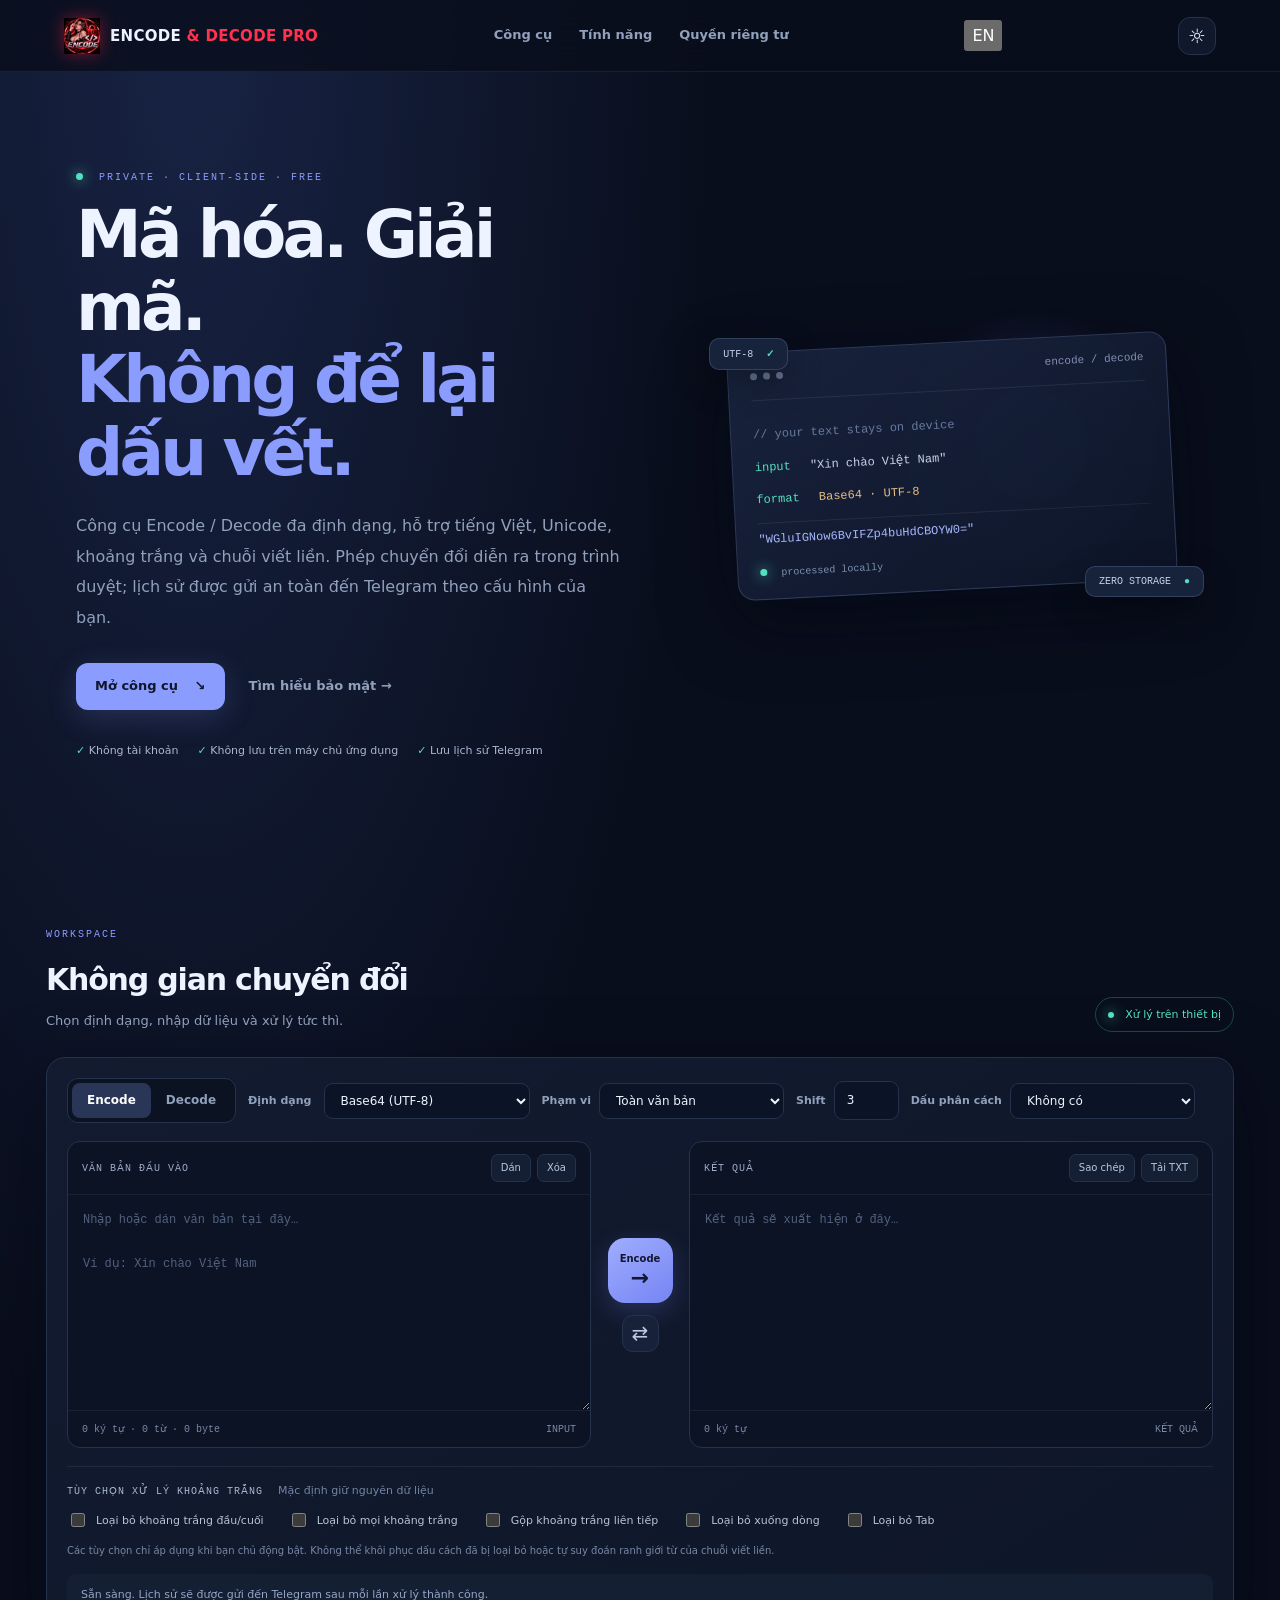
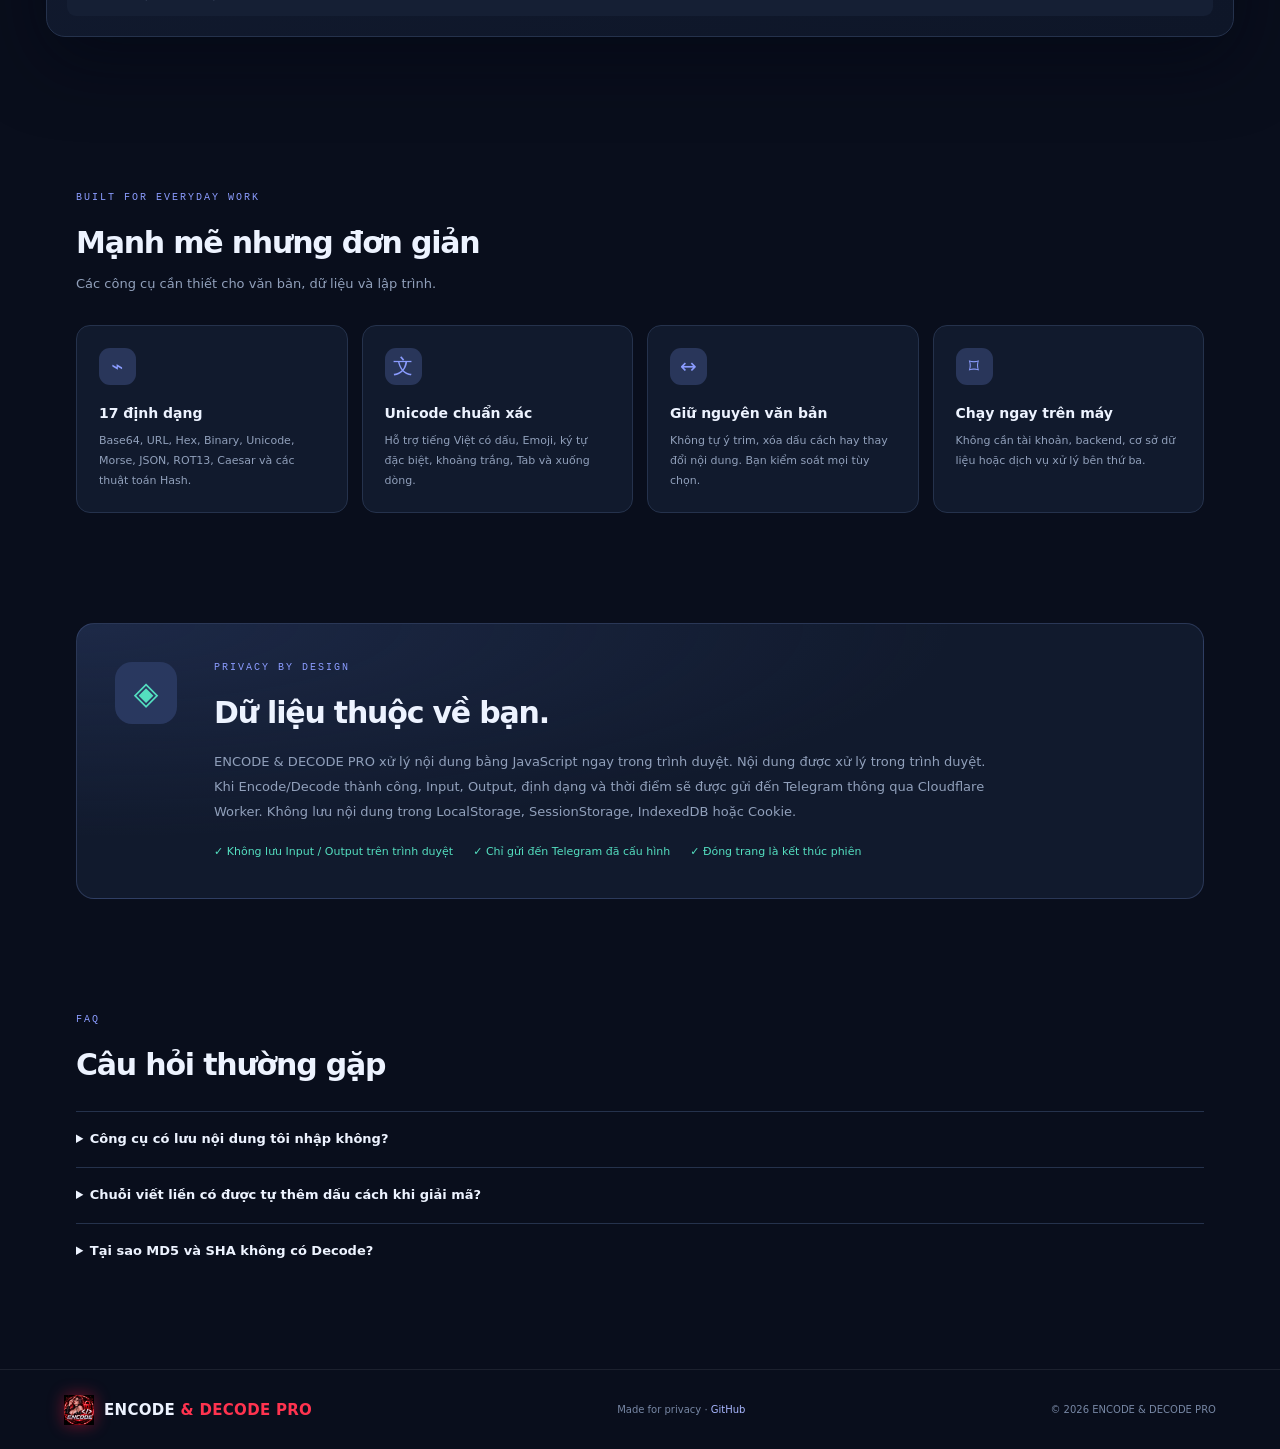
==== commit d5f8e655: "Add language switcher to website header" ====
--- a/index.html
+++ b/index.html
@@ -9,7 +9,7 @@
 <link rel="stylesheet" href="styles.css">
 </head>
 <body>
-<header class="topbar"><a class="brand" href="#top" aria-label="ENCODE & DECODE PRO trang chủ"><img class="brand-logo" src="logo.png" alt=""><span class="brand-name">ENCODE <span class="brand-accent">&amp; DECODE PRO</span></span></a><nav><a href="#tool">Công cụ</a><a href="#features">Tính năng</a><a href="#privacy">Quyền riêng tư</a></nav><button id="themeBtn" class="icon-btn" aria-label="Đổi giao diện" title="Đổi giao diện">☼</button></header>
+<header class="topbar"><a class="brand" href="#top" aria-label="ENCODE & DECODE PRO trang chủ"><img class="brand-logo" src="logo.png" alt=""><span class="brand-name">ENCODE <span class="brand-accent">&amp; DECODE PRO</span></span></a><nav><a href="#tool">Công cụ</a><a href="#features">Tính năng</a><a href="#privacy">Quyền riêng tư</a></nav><button id="languageBtn" class="language-btn" type="button" aria-label="Switch to English" title="Switch to English">EN</button><button id="themeBtn" class="icon-btn" aria-label="Đổi giao diện" title="Đổi giao diện">☼</button></header>
 <main id="top">
 <section class="hero"><div class="hero-copy"><div class="eyebrow"><span class="pulse"></span> PRIVATE · CLIENT-SIDE · FREE</div><h1>Mã hóa. Giải mã.<br><span>Không để lại dấu vết.</span></h1><p>Công cụ Encode / Decode đa định dạng, hỗ trợ tiếng Việt, Unicode, khoảng trắng và chuỗi viết liền. Phép chuyển đổi diễn ra trong trình duyệt; lịch sử được gửi an toàn đến Telegram theo cấu hình của bạn.</p><div class="hero-actions"><a class="btn primary" href="#tool">Mở công cụ <span>↘</span></a><a class="text-link" href="#privacy">Tìm hiểu bảo mật →</a></div><div class="trust-row"><span>✓ Không tài khoản</span><span>✓ Không lưu trên máy chủ ứng dụng</span><span>✓ Lưu lịch sử Telegram</span></div></div><div class="hero-art" aria-hidden="true"><div class="orb orb-one"></div><div class="orb orb-two"></div><div class="code-window"><div class="window-head"><i></i><i></i><i></i><span>encode / decode</span></div><div class="code-line muted">// your text stays on device</div><div class="code-line"><b>input</b> <span>"Xin chào Việt Nam"</span></div><div class="code-line"><b>format</b> <em>Base64 · UTF-8</em></div><div class="code-line result">"WGluIGNow6BvIFZp4buHdCBOYW0="</div><div class="code-status"><span></span> processed locally</div></div><div class="float-chip chip-a">UTF-8 <b>✓</b></div><div class="float-chip chip-b">ZERO STORAGE <b>●</b></div></div></section>
 <section class="tool-section" id="tool"><div class="section-heading"><div><div class="eyebrow">WORKSPACE</div><h2>Không gian chuyển đổi</h2><p>Chọn định dạng, nhập dữ liệu và xử lý tức thì.</p></div><span class="local-pill"><i></i> Xử lý trên thiết bị</span></div>
@@ -17,11 +17,12 @@
 <div class="toolbar"><div class="mode-switch" role="group" aria-label="Chế độ"><button id="encodeMode" class="mode active">Encode</button><button id="decodeMode" class="mode">Decode</button></div><label class="format-label" for="format">Định dạng</label><select id="format"><option value="base64">Base64 (UTF-8)</option><option value="base64url">Base64 URL Safe</option><option value="url">URL Encode</option><option value="html">HTML Entities</option><option value="unicode">Unicode Escape</option><option value="hex">Hexadecimal</option><option value="binary">Binary</option><option value="decimal">Decimal Unicode</option><option value="rot13">ROT13</option><option value="caesar">Caesar Cipher</option><option value="morse">Morse Code</option><option value="reverse">Reverse Text</option><option value="json">JSON Escape</option><option value="md5">MD5 (Hash một chiều)</option><option value="sha1">SHA-1 (Hash một chiều)</option><option value="sha256">SHA-256 (Hash một chiều)</option><option value="sha512">SHA-512 (Hash một chiều)</option></select><div class="param"><label for="batchMode">Phạm vi</label><select id="batchMode"><option value="all">Toàn văn bản</option><option value="line">Từng dòng</option></select></div><div class="param" id="caesarParam" hidden><label for="shift">Shift</label><input id="shift" type="number" min="-25" max="25" value="3"></div><div class="param" id="separatorParam" hidden><label for="separator">Dấu phân cách</label><select id="separator"><option value="">Không có</option><option value=" ">Khoảng trắng</option><option value="-">Gạch ngang</option></select></div></div>
 <div class="panels"><article class="editor-card"><div class="editor-head"><label for="inputText">VĂN BẢN ĐẦU VÀO</label><div class="mini-actions"><button id="pasteBtn">Dán</button><button id="clearBtn">Xóa</button></div></div><textarea id="inputText" spellcheck="false" placeholder="Nhập hoặc dán văn bản tại đây…&#10;&#10;Ví dụ: Xin chào Việt Nam"></textarea><div class="editor-foot"><span id="inputStats">0 ký tự · 0 từ · 0 byte</span><span>INPUT</span></div></article><div class="middle-actions"><button id="convertBtn" class="convert-btn"><span id="convertLabel">Encode</span><b>→</b></button><button id="swapBtn" class="swap-btn" title="Đổi Input / Output">⇄</button></div><article class="editor-card output-card"><div class="editor-head"><label for="outputText">KẾT QUẢ</label><div class="mini-actions"><button id="copyBtn">Sao chép</button><button id="downloadBtn">Tải TXT</button></div></div><textarea id="outputText" spellcheck="false" placeholder="Kết quả sẽ xuất hiện ở đây…" readonly></textarea><div class="editor-foot"><span id="outputStats">0 ký tự</span><span id="resultState">OUTPUT</span></div></article></div>
 <div class="options"><div class="options-title">TÙY CHỌN XỬ LÝ KHOẢNG TRẮNG <span>Mặc định giữ nguyên dữ liệu</span></div><div class="option-grid"><label><input type="checkbox" id="trimSpace"> <span>Loại bỏ khoảng trắng đầu/cuối</span></label><label><input type="checkbox" id="removeSpace"> <span>Loại bỏ mọi khoảng trắng</span></label><label><input type="checkbox" id="collapseSpace"> <span>Gộp khoảng trắng liên tiếp</span></label><label><input type="checkbox" id="removeNewlines"> <span>Loại bỏ xuống dòng</span></label><label><input type="checkbox" id="removeTabs"> <span>Loại bỏ Tab</span></label></div><p class="option-note">Các tùy chọn chỉ áp dụng khi bạn chủ động bật. Không thể khôi phục dấu cách đã bị loại bỏ hoặc tự suy đoán ranh giới từ của chuỗi viết liền.</p></div>
-<div class="status" id="status" role="status" aria-live="polite">Sẵn sàng. Sẵn sàng. Lịch sử sẽ được gửi đến Telegram sau mỗi lần xử lý thành công.</div></div></section>
+<div class="status" id="status" role="status" aria-live="polite">Sẵn sàng. Lịch sử sẽ được gửi đến Telegram sau mỗi lần xử lý thành công.</div></div></section>
 <section class="features-section" id="features"><div class="section-heading"><div><div class="eyebrow">BUILT FOR EVERYDAY WORK</div><h2>Mạnh mẽ nhưng đơn giản</h2><p>Các công cụ cần thiết cho văn bản, dữ liệu và lập trình.</p></div></div><div class="feature-grid"><article class="feature"><div class="feature-icon">⌁</div><h3>17 định dạng</h3><p>Base64, URL, Hex, Binary, Unicode, Morse, JSON, ROT13, Caesar và các thuật toán Hash.</p></article><article class="feature"><div class="feature-icon">文</div><h3>Unicode chuẩn xác</h3><p>Hỗ trợ tiếng Việt có dấu, Emoji, ký tự đặc biệt, khoảng trắng, Tab và xuống dòng.</p></article><article class="feature"><div class="feature-icon">↔</div><h3>Giữ nguyên văn bản</h3><p>Không tự ý trim, xóa dấu cách hay thay đổi nội dung. Bạn kiểm soát mọi tùy chọn.</p></article><article class="feature"><div class="feature-icon">⌑</div><h3>Chạy ngay trên máy</h3><p>Không cần tài khoản, backend, cơ sở dữ liệu hoặc dịch vụ xử lý bên thứ ba.</p></article></div></section>
 <section class="privacy-section" id="privacy"><div class="privacy-card"><div class="privacy-symbol">◈</div><div><div class="eyebrow">PRIVACY BY DESIGN</div><h2>Dữ liệu thuộc về bạn.</h2><p>ENCODE & DECODE PRO xử lý nội dung bằng JavaScript ngay trong trình duyệt. Nội dung được xử lý trong trình duyệt. Khi Encode/Decode thành công, Input, Output, định dạng và thời điểm sẽ được gửi đến Telegram thông qua Cloudflare Worker. Không lưu nội dung trong LocalStorage, SessionStorage, IndexedDB hoặc Cookie.</p><div class="privacy-points"><span>✓ Không lưu Input / Output trên trình duyệt</span><span>✓ Chỉ gửi đến Telegram đã cấu hình</span><span>✓ Đóng trang là kết thúc phiên</span></div></div></div></section>
 <section class="faq-section"><div class="eyebrow">FAQ</div><h2>Câu hỏi thường gặp</h2><details><summary>Công cụ có lưu nội dung tôi nhập không?</summary><p>Có. Sau mỗi lần Encode / Decode thành công, Input và Output cùng định dạng, chế độ và thời điểm sẽ được gửi đến Telegram đã cấu hình. Nội dung không được lưu trong bộ nhớ lưu trữ của trình duyệt.</p></details><details><summary>Chuỗi viết liền có được tự thêm dấu cách khi giải mã?</summary><p>Không. Công cụ bảo toàn chính xác dữ liệu. Nếu dấu cách đã bị xóa trước đó, không có cách đáng tin cậy để khôi phục vị trí ban đầu.</p></details><details><summary>Tại sao MD5 và SHA không có Decode?</summary><p>Đây là các hàm băm một chiều, không phải mã hóa có thể đảo ngược. Có thể tạo hash để đối chiếu, nhưng không thể giải mã hash về văn bản gốc.</p></details></section>
 </main><footer><a class="brand" href="#top"><img class="brand-logo" src="logo.png" alt=""><span class="brand-name">ENCODE <span class="brand-accent">&amp; DECODE PRO</span></span></a><span>Made for privacy · <a href="https://github.com/khahdihdz/encode" target="_blank" rel="noopener noreferrer">GitHub</a></span><span>© <span id="year"></span> ENCODE & DECODE PRO</span></footer>
 <script src="telegram-config.js"></script>
+<script src="i18n.js"></script>
 <script src="script.js"></script>
 </body></html>
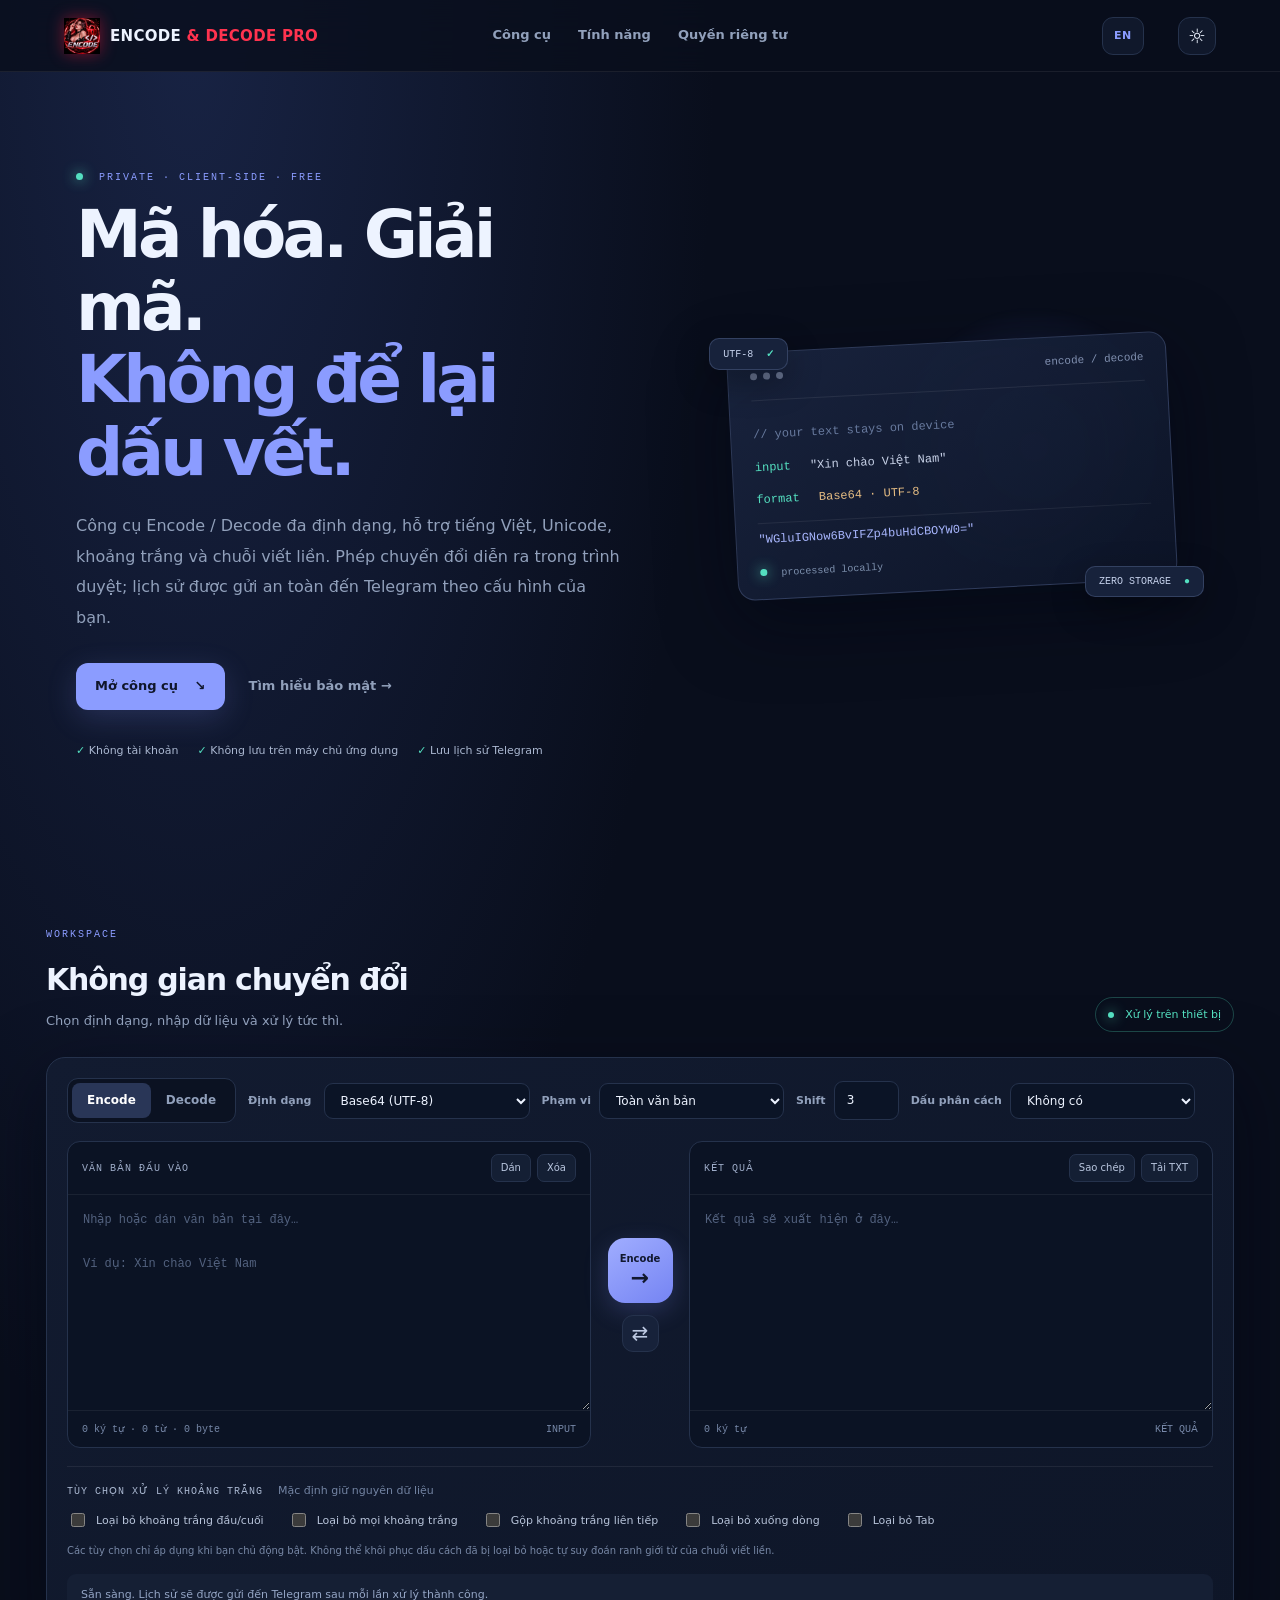
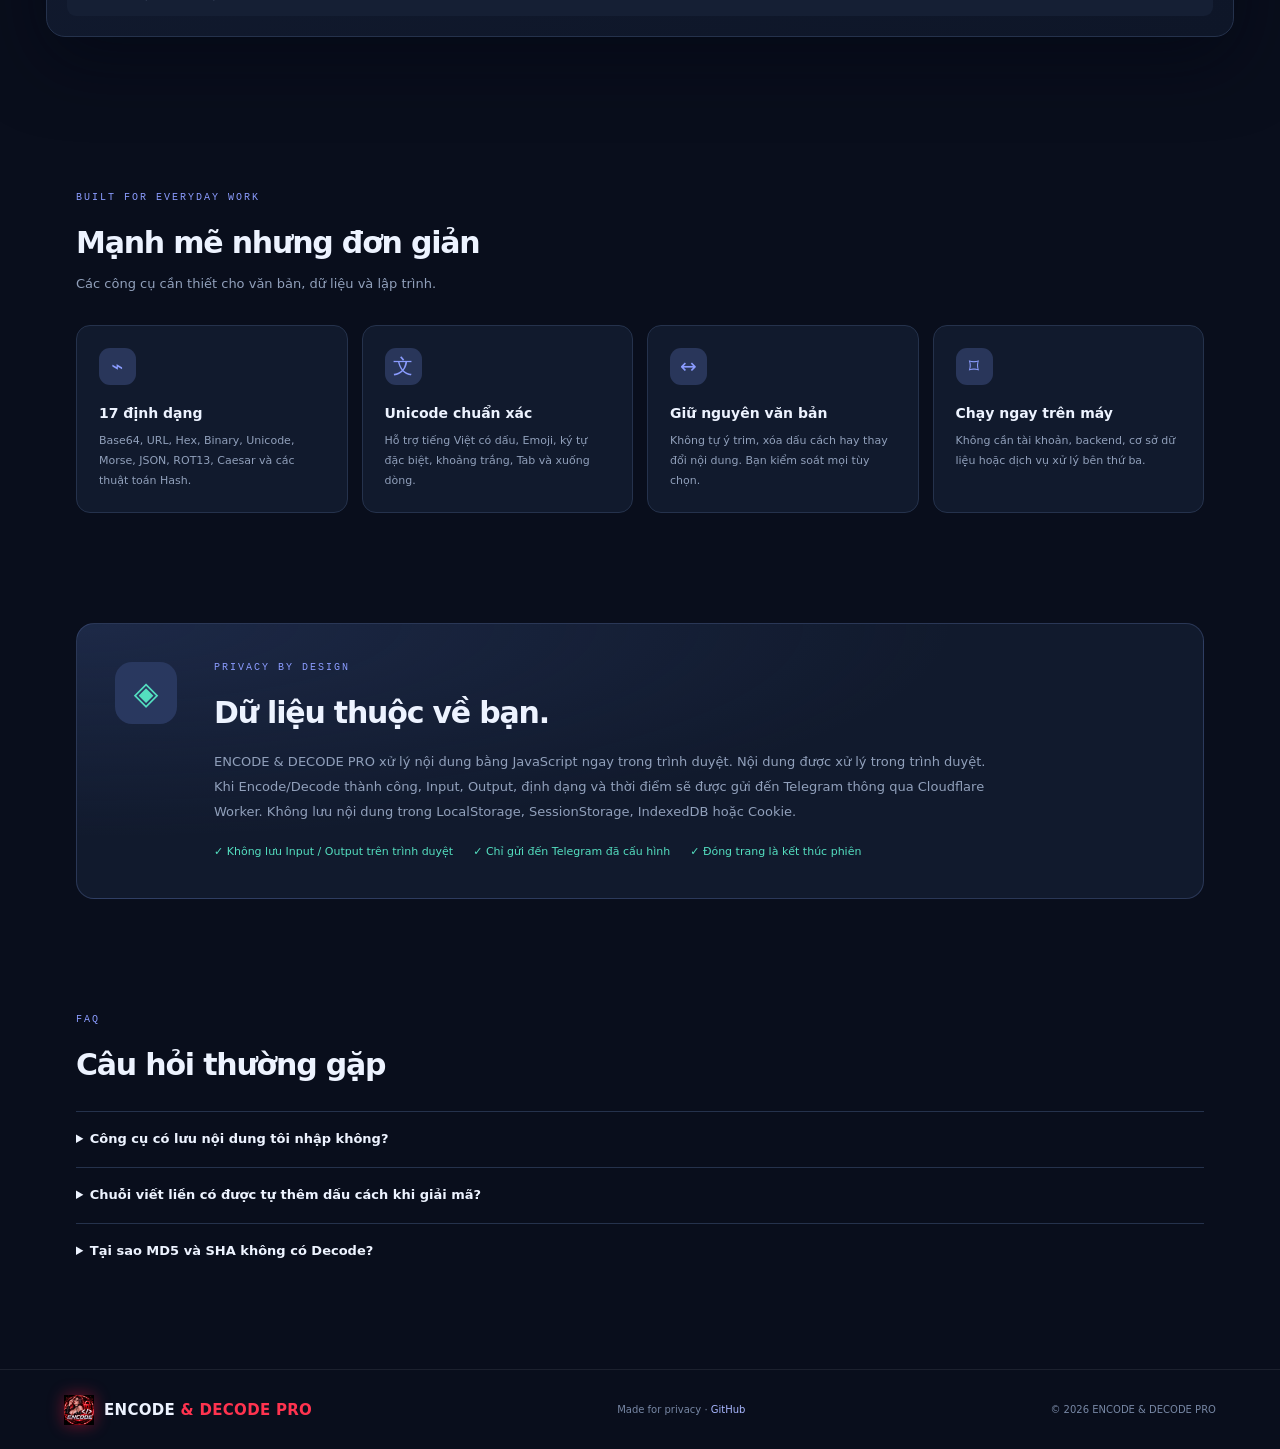
==== commit b8aee052: "Correct PNG favicon MIME type" ====
--- a/index.html
+++ b/index.html
@@ -3,7 +3,7 @@
 <head>
 <meta charset="utf-8"><meta name="viewport" content="width=device-width,initial-scale=1,viewport-fit=cover">
 <meta name="theme-color" content="#0b1020"><meta name="description" content="ENCODE & DECODE PRO — công cụ mã hóa và giải mã văn bản đa định dạng, xử lý UTF-8 trên thiết bị và tự động lưu lịch sử đến Telegram.">
-<meta name="robots" content="index,follow"><meta name="application-name" content="ENCODE & DECODE PRO"><meta property="og:site_name" content="ENCODE & DECODE PRO"><meta property="og:image" content="https://khahdihdz.github.io/encode/social-preview.png"><meta property="og:image:width" content="1200"><meta property="og:image:height" content="630"><meta property="og:image:type" content="image/png"><meta name="twitter:image" content="https://khahdihdz.github.io/encode/social-preview.png"><meta property="og:type" content="website"><meta property="og:title" content="ENCODE & DECODE PRO — Công cụ mã hóa và giải mã"><meta property="og:description" content="Encode / Decode đa định dạng, hỗ trợ Unicode, tự động gửi lịch sử xử lý đến Telegram."><meta property="og:url" content="https://khahdihdz.github.io/encode/"><meta name="twitter:card" content="summary_large_image"><link rel="icon" href="logo.png" type="image/svg+xml">
+<meta name="robots" content="index,follow"><meta name="application-name" content="ENCODE & DECODE PRO"><meta property="og:site_name" content="ENCODE & DECODE PRO"><meta property="og:image" content="https://khahdihdz.github.io/encode/social-preview.png"><meta property="og:image:width" content="1200"><meta property="og:image:height" content="630"><meta property="og:image:type" content="image/png"><meta name="twitter:image" content="https://khahdihdz.github.io/encode/social-preview.png"><meta property="og:type" content="website"><meta property="og:title" content="ENCODE & DECODE PRO — Công cụ mã hóa và giải mã"><meta property="og:description" content="Encode / Decode đa định dạng, hỗ trợ Unicode, tự động gửi lịch sử xử lý đến Telegram."><meta property="og:url" content="https://khahdihdz.github.io/encode/"><meta name="twitter:card" content="summary_large_image"><link rel="icon" href="favicon.png" type="image/png">
 <title>ENCODE & DECODE PRO — Công cụ mã hóa và giải mã</title>
 <link rel="canonical" href="https://khahdihdz.github.io/encode/">
 <link rel="stylesheet" href="styles.css">
--- a/styles.css
+++ b/styles.css
@@ -51,3 +51,9 @@
     margin-left:auto;
   }
 }
+
+/* Language switcher */
+.language-btn{margin-left:auto;min-width:42px;height:38px;padding:0 10px;border:1px solid var(--line);border-radius:11px;background:var(--surface);color:var(--accent);font-size:11px;font-weight:850;letter-spacing:.5px;cursor:pointer}
+.language-btn:hover{border-color:var(--accent);background:var(--surface2)}
+#themeBtn{margin-left:0}
+@media(max-width:620px){.language-btn{min-width:38px;height:38px;padding:0 8px}.topbar{gap:8px}}
